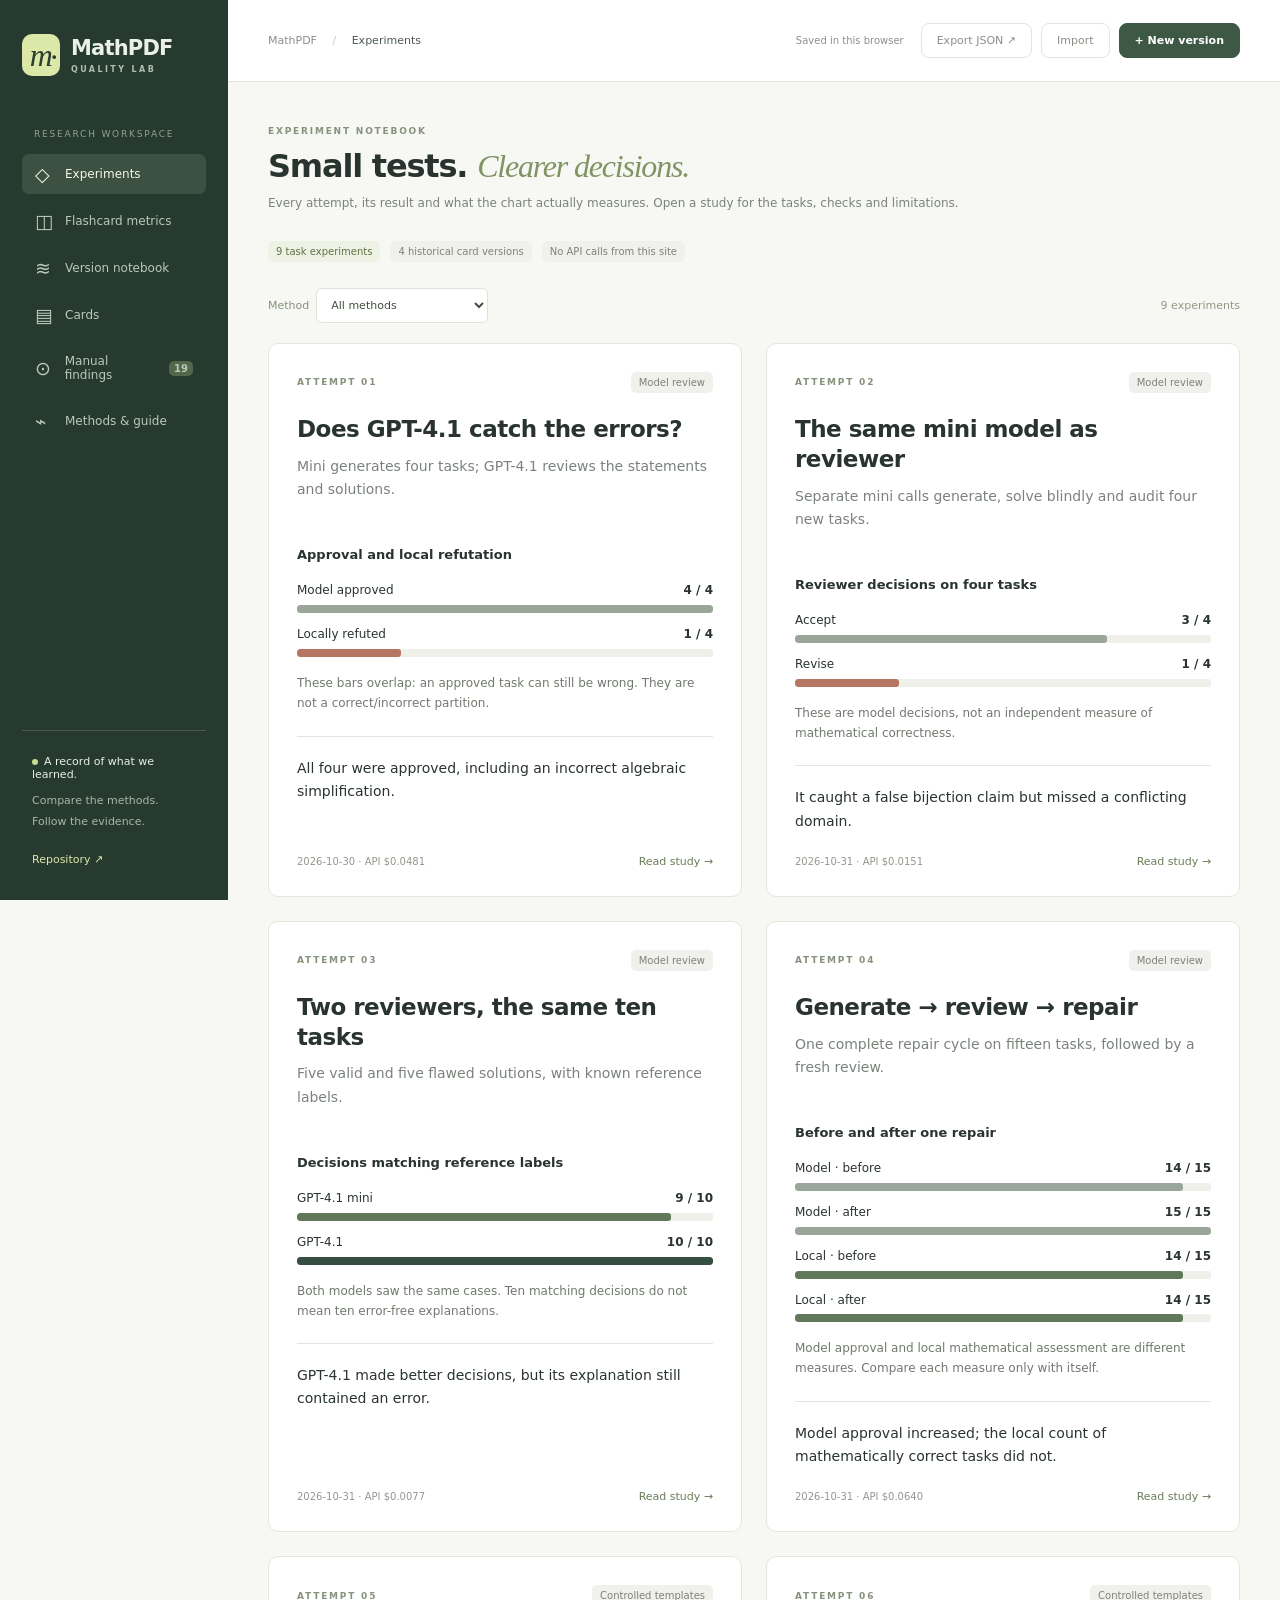
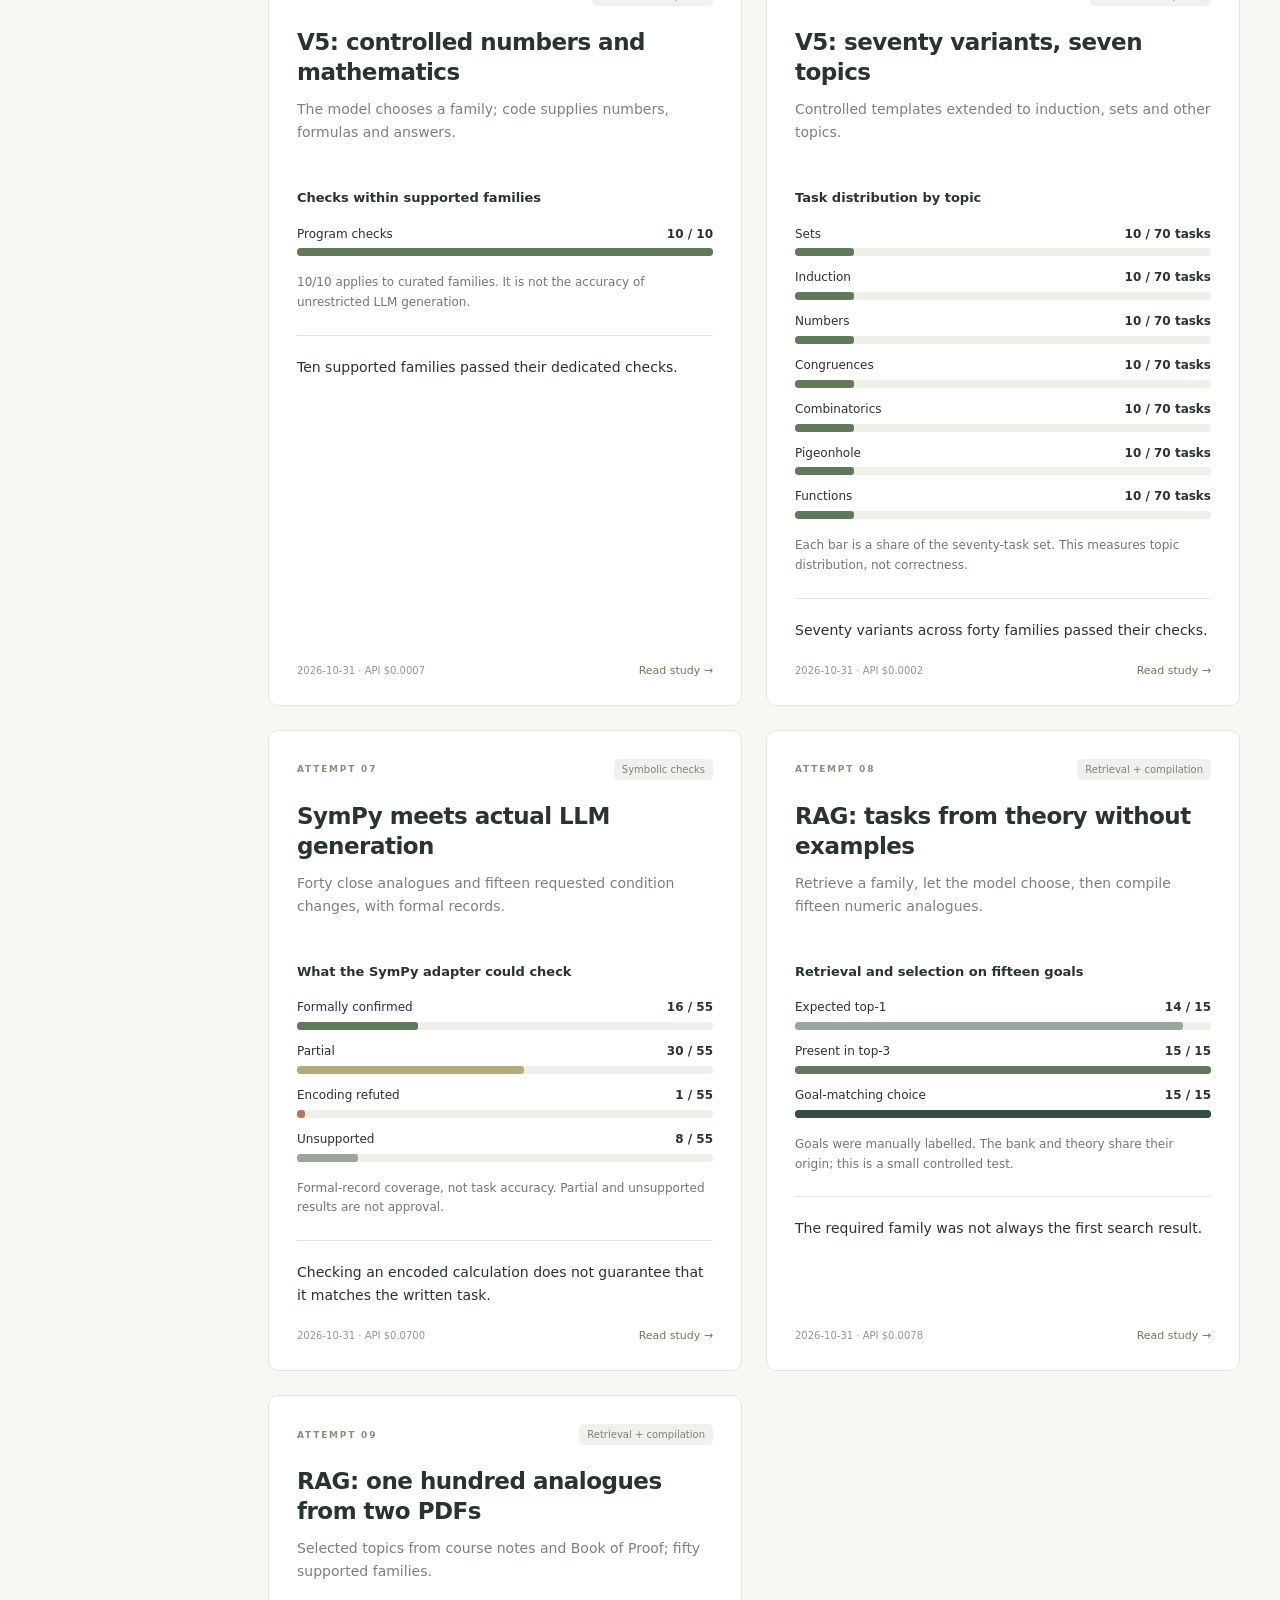
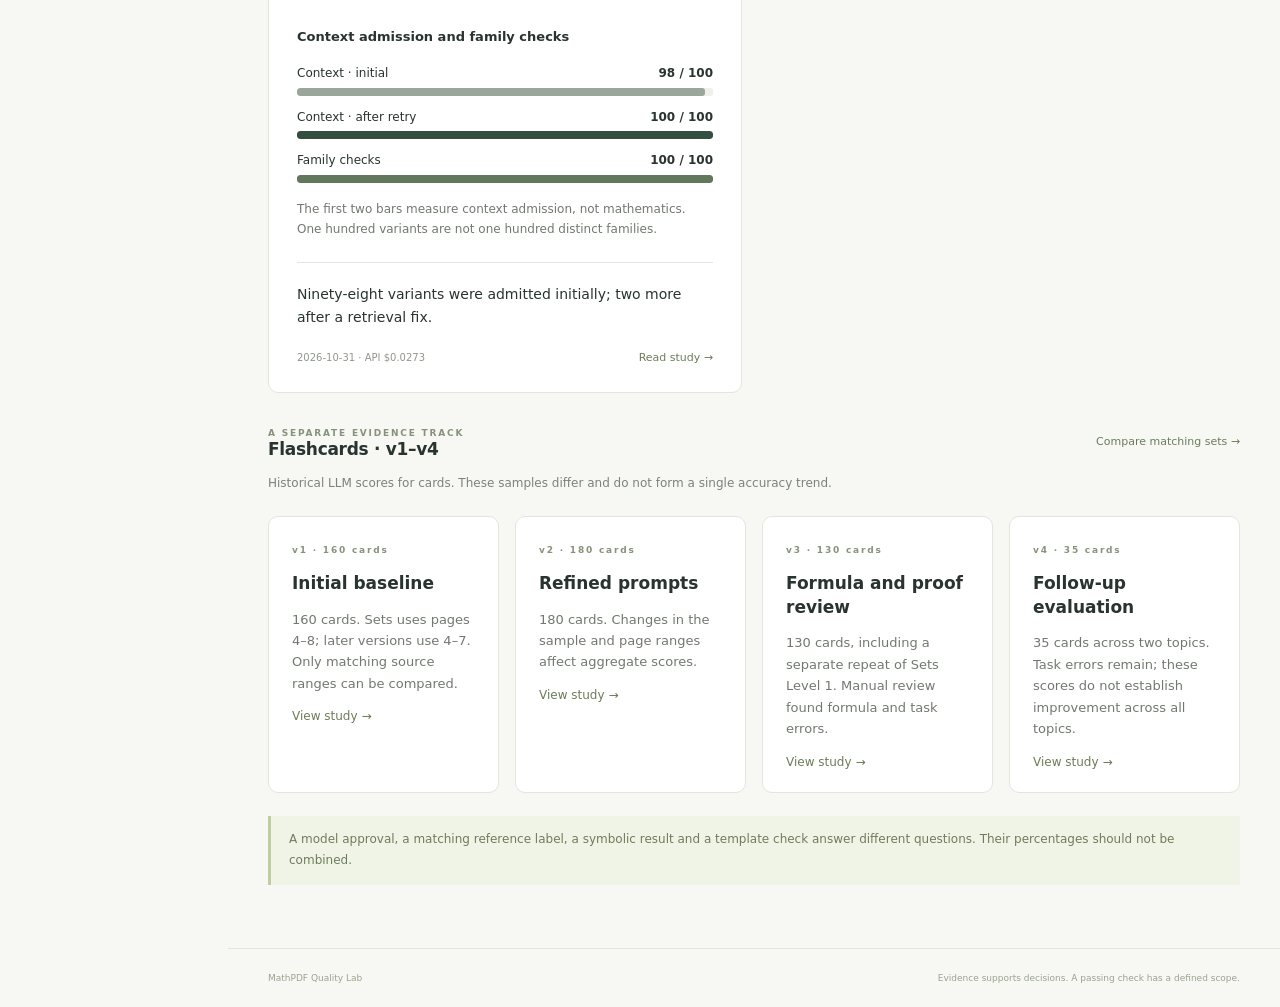
==== index.html @ 36179195 "Organize experiments into an English research hub and separate study pages" ====
<!doctype html>
<html lang="en">
<head>
<meta charset="utf-8"><meta name="viewport" content="width=device-width,initial-scale=1">
<meta name="description" content="MathPDF Quality Lab: experiments, evidence, prompt versions and mathematical validation.">
<title>MathPDF · Quality Lab</title>
<link rel="icon" href="favicon.svg" type="image/svg+xml">
<link rel="stylesheet" href="style.css?v=hub1">
<link rel="stylesheet" href="vendor/katex/katex.min.css">
<script src="vendor/katex/katex.min.js" defer></script>
<script src="vendor/math-renderer.js" defer></script>
<script src="data.js" defer></script>
<script src="experiments-catalog.js?v=hub1" defer></script>
<script src="history-english.js?v=hub1" defer></script>
<script src="research.js?v=hub1" defer></script>
<script src="workspace.js?v=hub1" defer></script>
<script src="app.js?v=hub1" defer></script>
</head><body>
<aside class="sidebar">
<a class="brand" href="#reviews"><span class="brand-mark">m<span>·</span></span><span>MathPDF<small>QUALITY LAB</small></span></a>
<div class="nav-label">RESEARCH WORKSPACE</div>
<nav aria-label="Sections">
<a href="#reviews" data-view="reviews"><span>◇</span> Experiments</a>
<a href="#overview" data-view="overview"><span>◫</span> Flashcard metrics</a>
<a href="#versions" data-view="versions"><span>≋</span> Version notebook</a>
<a href="#cards" data-view="cards"><span>▤</span> Cards</a>
<a href="#issues" data-view="issues"><span>⊙</span> Manual findings <b id="issue-count"></b></a>
<a href="#guide" data-view="guide"><span>⌁</span> Methods & guide</a>
</nav>
<div class="sidebar-bottom"><div class="live-dot"></div><strong>A record of what we learned.</strong><p>Compare the methods.<br>Follow the evidence.</p><a href="https://github.com/olexandratabakova/mathpdf-metrics" target="_blank" rel="noreferrer">Repository ↗</a></div>
</aside>
<div class="workspace"><header class="topbar"><span>MathPDF <span class="slash">/</span> <b id="breadcrumb">Experiments</b></span><div class="top-actions"><span class="storage-label" id="storage-label">Saved in this browser</span><button id="backup" class="quiet">Export JSON ↗</button><button id="import-backup" class="quiet">Import</button><button id="new-run" class="primary">+ New version</button></div></header>
<main id="main" tabindex="-1"></main><footer class="page-footer"><span>MathPDF Quality Lab</span><span>Evidence supports decisions. A passing check has a defined scope.</span></footer></div>
    <dialog id="version-dialog" aria-labelledby="version-title">
      <form id="version-form">
        <div class="modal-heading">
          <div>
            <span class="eyebrow">EXPERIMENT HISTORY</span>
            <h2 id="version-title">New version</h2>
          </div>
          <button type="button" class="icon" data-close aria-label="Close">
            ×
          </button>
        </div>
        <div class="form-body">
          <div class="two-col">
            <label
              >Version ID<input
                name="id"
                required
                maxlength="40"
                placeholder="v5" /></label
            ><label>Date<input name="date" type="date" required /></label>
          </div>
          <label
            >Short title<input
              name="title"
              required
              maxlength="160"
              placeholder="For example: more precise task statements" /></label
          ><label
            >Status<select name="status">
              <option value="draft">Draft</option>
              <option value="review">In review</option>
              <option value="accepted">Accepted</option>
            </select></label
          ><label
            >Changes, hypothesis and conclusions<textarea
              name="notes"
              rows="3"
              maxlength="12000"
              placeholder="Hypothesis, changes, conclusion…"
            ></textarea></label
          ><label
            >Prompt snapshot <span class="muted">optional</span
            ><textarea
              name="prompt"
              rows="5"
              maxlength="100000"
              placeholder="Paste the exact prompt for this version"
            ></textarea></label
          ><label
            >Evaluation results CSV <span class="muted">optional</span
            ><input name="csv" type="file" accept=".csv,text/csv"
          /></label>
          <div id="set-scopes"></div>
          <p class="hint">
            Attach cards_*.csv from the evaluator. A version without CSV adds no invented scores. Storage is local; export JSON to move or back up your data.
          </p>
          <p id="form-error" class="error" role="alert" hidden></p>
        </div>
        <div class="modal-footer">
          <button type="button" class="quiet" data-close>Cancel</button
          ><button class="primary" type="submit">Save version</button>
        </div>
      </form>
    </dialog>
    <dialog id="card-dialog" aria-labelledby="card-title">
      <div class="modal-heading">
        <h2 id="card-title">Card</h2>
        <button class="icon" data-close aria-label="Close card">×</button>
      </div>
      <div id="card-detail" class="form-body"></div>
    </dialog>
    <dialog id="issue-dialog" aria-labelledby="issue-title">
      <form id="issue-form">
        <div class="modal-heading">
          <h2 id="issue-title">New finding</h2>
          <button
            type="button"
            class="icon"
            data-close
            aria-label="Close finding"
          >
            ×
          </button>
        </div>
        <div class="form-body">
          <div class="two-col">
            <label>Version<select name="version"></select></label
            ><label
              >Severity<select name="severity">
                <option>Significant</option>
                <option>Critical</option>
                <option>Formatting</option>
              </select></label
            >
          </div>
          <label
            >Topic<input
              name="topic"
              required
              maxlength="200"
              placeholder="For example: functions, tasks"
          /></label>
          <div class="two-col">
            <label
              >Location<input
                name="location"
                required
                maxlength="200"
                placeholder="Task 3, PDF page 2" /></label
            ><label
              >Category<input
                name="category"
                required
                maxlength="100"
                placeholder="False premise"
            /></label>
          </div>
          <label
            >What went wrong<textarea
              name="description"
              required
              rows="3"
              maxlength="8000"
            ></textarea></label
          ><label
            >Evidence or counterexample<textarea
              name="evidence"
              rows="2"
              maxlength="8000"
            ></textarea></label
          ><label
            >Next step<input
              name="next"
              maxlength="2000"
              placeholder="What needs to be retested"
          /></label>
        </div>
        <div class="modal-footer">
          <button type="button" class="quiet" data-close>Cancel</button
          ><button class="primary" type="submit">Add finding</button>
        </div>
      </form>
    </dialog>
    <input
      id="backup-file"
      type="file"
      accept=".json,application/json"
      hidden
    />
    <div id="toast" role="status" hidden></div>
    <noscript>Enable JavaScript to open the dashboard.</noscript>
  </body>
</html>
---- style.css ----
:root {
  font-family:
    Inter,
    ui-sans-serif,
    system-ui,
    -apple-system,
    "Segoe UI",
    sans-serif;
  color: #29332f;
  background: #f7f8f4;
  font-size: 14px;
  --green: #3d5844;
  --muted: #7b827b;
  --border: #e3e6dd;
  --lime: #dce8a8;
  --red: #ae5c4c;
}
* {
  box-sizing: border-box;
}
body {
  margin: 0;
}
button,
input,
select,
textarea {
  font: inherit;
}
button,
a,
input,
select,
textarea {
  outline-offset: 4px;
}
button {
  cursor: pointer;
  border: 1px solid var(--border);
  background: #fff;
  border-radius: 8px;
  padding: 10px 15px;
  color: inherit;
}
button:hover {
  filter: brightness(0.97);
}
button:disabled {
  opacity: 0.5;
  cursor: wait;
}
a {
  color: inherit;
  text-decoration: none;
}
button.primary {
  background: var(--green);
  border-color: var(--green);
  color: white;
  font-weight: 550;
}
button.quiet {
  background: transparent;
}
button.icon {
  border: 0;
  background: transparent;
  font-size: 23px;
  padding: 2px 7px;
}
.sidebar {
  position: fixed;
  inset: 0 auto 0 0;
  width: 228px;
  background: #263a30;
  color: #eaf0e5;
  padding: 34px 22px;
  display: flex;
  flex-direction: column;
}
.brand {
  display: flex;
  align-items: center;
  gap: 11px;
  font-size: 21px;
  font-weight: 600;
  letter-spacing: -0.8px;
}
.brand-mark {
  width: 38px;
  height: 42px;
  background: var(--lime);
  border-radius: 10px;
  display: grid;
  place-content: center;
  color: #2a3e31;
  font: italic 32px Georgia;
  position: relative;
}
.brand-mark span {
  position: absolute;
  right: 3px;
  bottom: 0;
}
.brand small {
  display: block;
  font-size: 8px;
  letter-spacing: 2.4px;
  color: #b0beae;
  margin-top: 5px;
}
.nav-label {
  font-size: 9px;
  letter-spacing: 1.8px;
  color: #91a28f;
  margin: 53px 12px 15px;
}
.sidebar nav {
  display: grid;
  gap: 7px;
}
.sidebar nav a {
  padding: 12px 13px;
  display: flex;
  align-items: center;
  gap: 11px;
  font-size: 12px;
  color: #bac9b9;
  border-radius: 7px;
}
.sidebar nav a > span {
  font-size: 19px;
  line-height: 16px;
  width: 19px;
}
.sidebar nav a.active {
  background: #3d5142;
  color: #f4f7e9;
}
.sidebar nav b {
  background: #52674c;
  border-radius: 5px;
  padding: 2px 5px;
  font-size: 10px;
  margin-left: auto;
}
.sidebar-bottom {
  margin-top: auto;
  border-top: 1px solid #4a5a4a;
  padding: 24px 10px 0;
  font-size: 11px;
}
.sidebar-bottom strong {
  font-weight: 500;
}
.sidebar-bottom p {
  color: #a8b7a5;
  line-height: 1.9;
  margin: 10px 0 20px;
}
.sidebar-bottom a {
  color: #dce8a8;
  font-size: 11px;
}
.live-dot {
  display: inline-block;
  width: 6px;
  height: 6px;
  border-radius: 50%;
  background: #c8db93;
  margin-right: 6px;
}
.workspace {
  margin-left: 228px;
}
.topbar {
  height: 82px;
  background: #fff;
  border-bottom: 1px solid var(--border);
  padding: 0 40px;
  display: flex;
  align-items: center;
  justify-content: space-between;
  gap: 20px;
  font-size: 11px;
  color: #8a9086;
}
.topbar b {
  color: #4c594e;
  font-weight: 500;
}
.slash {
  margin: 0 12px;
  color: #c6cbc0;
}
.top-actions {
  display: flex;
  align-items: center;
  gap: 9px;
}
.top-actions button {
  font-size: 11px;
}
.storage-label {
  margin-right: 8px;
  font-size: 10px;
}
main {
  max-width: 1440px;
  margin: auto;
  padding: 39px 40px 20px;
  min-height: calc(100vh - 140px);
}
.eyebrow {
  font-size: 9px;
  letter-spacing: 1.8px;
  font-weight: 650;
  color: #87927c;
}
.heading {
  display: flex;
  align-items: flex-end;
  justify-content: space-between;
  gap: 22px;
  margin-bottom: 27px;
}
h1 {
  font-size: 32px;
  letter-spacing: -1.2px;
  font-weight: 550;
  margin: 10px 0 9px;
}
h1 em {
  font-family: Georgia, serif;
  font-weight: 400;
  color: #809362;
}
h2 {
  font-size: 17px;
  font-weight: 550;
  letter-spacing: -0.3px;
  margin: 0;
}
h3 {
  font-size: 13px;
  font-weight: 600;
  margin: 0;
}
p {
  line-height: 1.65;
}
.subline {
  color: var(--muted);
  font-size: 12px;
  margin: 0;
}
.tag {
  display: inline-flex;
  align-items: center;
  gap: 6px;
  border-radius: 5px;
  background: #edf2e4;
  color: #627144;
  padding: 5px 8px;
  font-size: 10px;
  white-space: nowrap;
}
.tag.warn {
  background: #f8eee0;
  color: #9a7341;
}
.tag.red {
  background: #faece6;
  color: #a15b48;
}
.tag.neutral {
  background: #f0f1ed;
  color: #7d8276;
}
.summary-grid {
  display: grid;
  grid-template-columns: repeat(4, 1fr);
  gap: 15px;
  margin: 22px 0;
}
.summary-card {
  background: white;
  border: 1px solid var(--border);
  border-radius: 10px;
  padding: 21px 22px;
  min-width: 0;
}
.summary-card .label {
  color: #778171;
  font-size: 11px;
}
.summary-card .number {
  display: block;
  font-size: 30px;
  letter-spacing: -1.2px;
  margin: 11px 0 7px;
  font-weight: 550;
}
.summary-card .foot {
  color: #93998d;
  font-size: 10px;
}
.summary-card .number small {
  font-size: 14px;
  color: #a3ab97;
  letter-spacing: 0;
  margin-left: 5px;
}
.summary-card.accent {
  background: #eef3e1;
  border-color: #dce5c7;
}
.panel {
  background: #fff;
  border: 1px solid var(--border);
  border-radius: 10px;
  overflow: hidden;
}
.panel-heading {
  display: flex;
  align-items: center;
  justify-content: space-between;
  gap: 18px;
  padding: 23px 24px 0;
}
.panel-heading p {
  font-size: 11px;
  color: #93998d;
  margin: 7px 0 0;
}
.panel-body {
  padding: 22px 24px;
}
.comparison-controls {
  display: flex;
  align-items: center;
  gap: 8px;
}
.comparison-controls select {
  max-width: 110px;
}
.small-label {
  font-size: 10px;
  color: #92988e;
}
select,
input,
textarea {
  border: 1px solid #dfe4d8;
  background: #fff;
  border-radius: 6px;
  padding: 9px 10px;
  color: #43513f;
  min-width: 0;
}
select {
  font-size: 11px;
}
textarea {
  resize: vertical;
  line-height: 1.5;
}
input[type="search"] {
  min-width: 200px;
}
.split {
  display: grid;
  grid-template-columns: minmax(0, 1.7fr) minmax(260px, 1fr);
  gap: 20px;
  margin: 21px 0;
}
.metric-bar {
  margin: 0 0 21px;
}
.bar-heading {
  display: flex;
  justify-content: space-between;
  font-size: 11px;
  margin-bottom: 8px;
}
.bar-heading .diff {
  font-size: 10px;
}
.good {
  color: #52784b;
}
.bad {
  color: #b46b54;
}
.neutral {
  color: #8a9182;
}
.bar-pair {
  display: grid;
  gap: 4px;
}
.track {
  height: 7px;
  background: #f2f4ee;
  border-radius: 3px;
  overflow: hidden;
}
.fill {
  height: 100%;
  background: #c6cfb4;
  border-radius: 3px;
}
.fill.current {
  background: #6e885b;
}
.legend {
  display: flex;
  gap: 18px;
  font-size: 10px;
  color: #89917e;
  margin-bottom: 24px;
}
.legend span:before {
  content: "";
  display: inline-block;
  width: 8px;
  height: 8px;
  border-radius: 2px;
  background: #c6cfb4;
  margin-right: 6px;
}
.legend span:last-child:before {
  background: #6e885b;
}
.note {
  font-size: 11px;
  color: #7d8574;
  background: #f5f7f0;
  border: 1px solid #e7ebdf;
  border-radius: 7px;
  padding: 12px 14px;
  line-height: 1.75;
}
.compare-foot {
  margin-top: 8px;
}
.empty {
  padding: 38px;
  text-align: center;
  font-size: 12px;
  color: var(--muted);
  line-height: 1.8;
}
.focus-card {
  margin: 0 0 15px;
  padding-bottom: 15px;
  border-bottom: 1px solid #edf0e6;
}
.focus-card:last-child {
  border-bottom: 0;
  margin: 0;
  padding: 0;
}
.focus-card h3 {
  font-size: 12px;
  margin: 8px 0;
}
.focus-card p {
  color: #87907e;
  font-size: 11px;
  margin: 0;
}
.mini-arrow {
  font-size: 14px;
  color: #799367;
}
.section-head {
  display: flex;
  align-items: center;
  justify-content: space-between;
  margin: 30px 0 15px;
}
.text-button {
  border: 0;
  background: none;
  color: #6b7c59;
  padding: 0;
  font-size: 11px;
}
.table-scroll {
  overflow: auto;
}
table {
  border-collapse: collapse;
  width: 100%;
  text-align: left;
  font-size: 11px;
}
th {
  font-size: 9px;
  color: #929986;
  font-weight: 500;
  letter-spacing: 0.5px;
  background: #fafbf8;
  white-space: nowrap;
}
td,
th {
  padding: 16px 20px;
  border-bottom: 1px solid #edf0e7;
}
td {
  white-space: nowrap;
}
td.wrap {
  white-space: normal;
  min-width: 180px;
  line-height: 1.6;
}
tr:last-child td {
  border-bottom: 0;
}
.table-title {
  font-size: 11px;
  font-weight: 600;
}
.cell-meta {
  font-size: 10px;
  color: #99a08f;
  display: block;
  margin-top: 5px;
}
.version-dot {
  width: 9px;
  height: 9px;
  display: inline-block;
  border-radius: 3px;
  background: #899f6c;
  margin-right: 8px;
}
.version-dot.v1 {
  background: #c8cbbb;
}
.version-dot.v2 {
  background: #a1af86;
}
.version-dot.v3 {
  background: #b2bd9a;
}
.version-dot.v4 {
  background: #5e7c4f;
}
.filters {
  display: flex;
  align-items: center;
  gap: 12px;
  flex-wrap: wrap;
  margin: 20px 0;
}
.filters label {
  display: flex;
  align-items: center;
  gap: 7px;
  font-size: 11px;
  color: #87917c;
}
.count {
  font-size: 11px;
  color: #8f9883;
  margin-left: auto;
}
.page-footer {
  display: flex;
  gap: 20px;
  justify-content: space-between;
  font-size: 9px;
  color: #9aa28e;
  padding: 24px 40px;
  border-top: 1px solid var(--border);
  margin-top: 20px;
}
.version-list {
  display: grid;
  gap: 16px;
}
.version-entry {
  display: grid;
  grid-template-columns: 80px minmax(0, 1fr) 170px;
  gap: 20px;
  align-items: start;
  padding: 25px;
}
.version-id {
  font: italic 32px Georgia;
  color: #718459;
  background: #f0f4e7;
  border-radius: 10px;
  padding: 18px 12px;
  text-align: center;
}
.version-entry h2 {
  margin: 3px 0 10px;
}
.version-entry p {
  font-size: 12px;
  color: #7e8874;
  margin: 8px 0;
}
.version-entry .stats {
  display: flex;
  gap: 20px;
  font-size: 10px;
  color: #8c9581;
  margin-top: 15px;
}
.version-entry .actions {
  text-align: right;
  display: grid;
  gap: 12px;
  justify-items: end;
}
.version-entry details {
  font-size: 11px;
  margin-top: 15px;
}
.version-entry pre {
  white-space: pre-wrap;
  word-break: break-word;
  max-height: 250px;
  overflow: auto;
  font-size: 11px;
  padding: 14px;
  background: #f6f8f1;
}
.issue-card {
  padding: 22px 24px;
  margin-bottom: 14px;
}
.issue-top {
  display: flex;
  align-items: center;
  gap: 8px;
  flex-wrap: wrap;
}
.issue-card h2 {
  font-size: 15px;
  margin: 14px 0 9px;
}
.issue-card p {
  font-size: 12px;
  margin: 8px 0;
  color: #6f7c64;
}
.issue-card details {
  font-size: 11px;
  color: #7f8b70;
  margin-top: 13px;
  line-height: 1.8;
}
.issue-card select {
  margin-left: auto;
}
.card-front {
  max-width: 400px;
  white-space: normal;
  line-height: 1.6;
}
.progress-mini {
  display: inline-block;
  width: 55px;
  height: 4px;
  border-radius: 2px;
  background: #edf1e5;
  margin-right: 7px;
  vertical-align: middle;
  overflow: hidden;
}
.progress-mini i {
  display: block;
  height: 100%;
  background: #82976b;
}
.guide-grid {
  display: grid;
  grid-template-columns: repeat(2, 1fr);
  gap: 18px;
}
.guide-grid article {
  padding: 25px;
}
.guide-grid p,
.guide-grid li {
  font-size: 12px;
  color: #7b866f;
  line-height: 1.9;
}
.guide-grid h2 {
  margin-bottom: 12px;
}
.guide-grid ol {
  padding-left: 20px;
}
.glossary-row {
  display: grid;
  grid-template-columns: 170px 1fr;
  padding: 16px 24px;
  border-top: 1px solid var(--border);
  gap: 15px;
  font-size: 12px;
  line-height: 1.7;
}
.glossary-row span {
  color: #7f8974;
}
.metric-cell {
  font-variant-numeric: tabular-nums;
}
dialog {
  border: 1px solid var(--border);
  border-radius: 14px;
  color: inherit;
  max-height: 90dvh;
  width: min(620px, calc(100vw - 24px));
  padding: 0;
  box-shadow: 0 25px 100px #20342724;
}
dialog::backdrop {
  background: #253b304f;
  backdrop-filter: blur(3px);
}
.modal-heading {
  padding: 24px;
  display: flex;
  align-items: center;
  justify-content: space-between;
  border-bottom: 1px solid var(--border);
}
.modal-heading h2 {
  margin-top: 5px;
}
.form-body {
  padding: 22px 24px;
  display: grid;
  gap: 15px;
  max-height: 65dvh;
  overflow: auto;
}
label {
  display: grid;
  gap: 7px;
  font-size: 12px;
}
.two-col {
  display: grid;
  grid-template-columns: 1fr 1fr;
  gap: 14px;
}
.modal-footer {
  display: flex;
  justify-content: flex-end;
  gap: 9px;
  padding: 18px 24px;
  border-top: 1px solid var(--border);
}
.hint {
  font-size: 11px;
  color: #89917e;
  margin: 0;
}
.muted {
  color: #9ca58f;
  font-size: 10px;
}
.error {
  color: #a45543;
  font-size: 12px;
}
.detail-block {
  font-size: 12px;
  white-space: pre-wrap;
  overflow-wrap: anywhere;
  line-height: 1.8;
}
#toast {
  position: fixed;
  bottom: 25px;
  left: 50%;
  transform: translateX(-50%);
  padding: 13px 20px;
  background: #2d4536;
  color: #fff;
  border-radius: 9px;
  box-shadow: 0 5px 30px #263a3020;
  font-size: 12px;
  max-width: 90vw;
  z-index: 5;
}
[hidden] {
  display: none !important;
}
.pagination {
  display: flex;
  gap: 12px;
  align-items: center;
  justify-content: center;
  padding: 18px;
  font-size: 11px;
}
.pagination button {
  font-size: 11px;
}
.quality-pill {
  font-size: 10px;
  color: #6b7e53;
  background: #eff4e8;
  border-radius: 5px;
  padding: 4px 7px;
}
.seed-warning {
  font-size: 10px;
  color: #9b7747;
}
.callout {
  border-left: 3px solid #c0ce9b;
  padding: 13px 18px;
  background: #f0f4e7;
  margin: 23px 0;
  font-size: 12px;
  line-height: 1.8;
  color: #6f7c5b;
}
.add-issue {
  margin-left: auto;
}
@media (min-width: 1500px) {
  main {
    padding-top: 48px;
  }
  .summary-card {
    padding: 25px;
  }
  .topbar {
    padding-inline: 50px;
  }
}
@media (max-width: 1100px) {
  .sidebar {
    width: 190px;
    padding-inline: 16px;
  }
  .workspace {
    margin-left: 190px;
  }
  .topbar {
    padding-inline: 25px;
  }
  .storage-label {
    display: none;
  }
  main {
    padding: 30px 25px;
  }
  .split {
    grid-template-columns: 1.4fr 1fr;
  }
  .summary-card {
    padding: 17px;
  }
  .page-footer {
    padding-inline: 25px;
  }
}
@media (max-width: 800px) {
  .sidebar {
    position: relative;
    width: auto;
    padding: 18px 20px;
    display: block;
  }
  .brand {
    font-size: 18px;
  }
  .nav-label,
  .sidebar-bottom {
    display: none;
  }
  .sidebar nav {
    display: flex;
    gap: 5px;
    margin-top: 20px;
    overflow: auto;
  }
  .sidebar nav a {
    flex-shrink: 0;
    padding: 9px;
    font-size: 11px;
  }
  .sidebar nav a > span {
    display: none;
  }
  .workspace {
    margin-left: 0;
  }
  .topbar {
    height: auto;
    min-height: 65px;
    flex-wrap: wrap;
    padding: 15px 20px;
    gap: 12px;
  }
  .top-actions {
    margin-left: auto;
  }
  .topbar > span {
    font-size: 10px;
  }
  .top-actions button {
    padding: 8px 10px;
  }
  .heading {
    align-items: flex-start;
  }
  h1 {
    font-size: 28px;
  }
  main {
    padding: 27px 20px;
  }
  .summary-grid {
    grid-template-columns: repeat(2, 1fr);
    gap: 12px;
  }
  .split {
    grid-template-columns: 1fr;
  }
  .guide-grid {
    grid-template-columns: 1fr;
  }
  .page-footer {
    padding: 20px;
    flex-direction: column;
    gap: 8px;
  }
  .version-entry {
    grid-template-columns: 55px 1fr;
    padding: 20px;
    gap: 15px;
  }
  .version-entry .actions {
    grid-column: 2;
    display: flex;
    align-items: center;
    justify-content: space-between;
  }
  .version-id {
    font-size: 24px;
    padding: 14px 6px;
  }
  .version-entry .stats {
    flex-wrap: wrap;
    gap: 12px;
  }
  .glossary-row {
    grid-template-columns: 1fr;
    gap: 4px;
  }
  .panel-heading {
    padding: 20px 18px 0;
    align-items: flex-start;
  }
  .panel-body {
    padding: 20px 18px;
  }
  .comparison-controls {
    gap: 5px;
  }
  .comparison-controls select {
    max-width: 74px;
  }
  .filters input[type="search"] {
    width: 100%;
    min-width: 0;
  }
  .heading > .tag {
    display: none;
  }
  .two-col {
    grid-template-columns: 1fr 1fr;
  }
  .count {
    margin-left: 0;
  }
  .issue-card select {
    margin-left: 0;
  }
  .issue-card {
    padding: 20px 18px;
  }
}

.more-metrics {
  font-size: 11px;
  color: #7c8870;
  margin: 0 0 20px;
}
.more-metrics summary {
  cursor: pointer;
  margin-bottom: 15px;
}
.more-metrics .bar-heading {
  padding: 8px 0;
}
.experiment-intro {
  padding: 25px;
  display: flex;
  justify-content: space-between;
  gap: 30px;
  margin-bottom: 20px;
}
.experiment-intro h2 {
  font-size: 22px;
  margin: 12px 0;
}
.experiment-intro p {
  font-size: 12px;
  color: #77846d;
  max-width: 700px;
}
.experiment-flow {
  display: flex;
  align-items: center;
  gap: 15px;
  margin-top: 20px;
  flex-wrap: wrap;
}
.experiment-flow > span {
  background: #f0f4e7;
  padding: 12px 16px;
  border-radius: 8px;
  font-size: 12px;
}
.experiment-flow small {
  display: block;
  color: #8c987d;
  margin-top: 3px;
}
.experiment-flow b {
  font-weight: 400;
  color: #879a73;
}
.experiment-cost {
  display: flex;
  flex-direction: column;
  align-items: flex-end;
  gap: 10px;
  min-width: 160px;
}
.experiment-cost strong {
  font-size: 29px;
  letter-spacing: -1px;
}
.experiment-cost span,
.experiment-cost a {
  font-size: 10px;
  color: #879477;
}
.experiment-problem {
  padding: 25px;
  margin-bottom: 20px;
}
.experiment-problem-heading {
  display: flex;
  align-items: center;
  justify-content: space-between;
  gap: 15px;
  margin-bottom: 15px;
}
.experiment-problem > h2 {
  margin-bottom: 22px;
  line-height: 1.5;
}
.report-math {
  line-height: 1.8;
  font-size: 13px;
  overflow-wrap: anywhere;
}
.report-math .text-block,
.review-prose .text-block {
  white-space: pre-wrap;
  margin-bottom: 12px;
}
.report-math .math-block {
  margin: 16px 0;
}
.report-math .math-output {
  overflow-x: auto;
  padding-block: 7px;
}
.report-math .katex-display {
  text-align: left;
}
.report-math .citation {
  font-size: 10px;
  color: #8c987d;
  margin-block: 5px;
}
.report-math .raw-formula {
  font: 12px monospace;
  white-space: pre-wrap;
}
.review-result {
  border-top: 1px solid var(--border);
  padding-top: 19px;
  margin-top: 22px;
}
.review-result h3 {
  margin-bottom: 12px;
}
.review-prose {
  font-size: 12px;
  line-height: 1.9;
  overflow-wrap: anywhere;
  margin-top: 12px;
}
.review-prose .math-block,
.review-prose .katex-display {
  overflow-x: auto;
}
.review-result details,
.original-solution,
.provenance {
  font-size: 12px;
  color: #718263;
  margin-top: 16px;
}
.review-result summary,
.original-solution summary,
.provenance summary {
  cursor: pointer;
}
.original-solution {
  padding-top: 18px;
  border-top: 1px solid var(--border);
}
.original-solution .report-math {
  margin-top: 20px;
  color: #29332f;
}
.review-checks {
  display: flex;
  gap: 8px;
  flex-wrap: wrap;
}
.review-checks span {
  padding: 5px 8px;
  background: #f2f5ed;
  border-radius: 5px;
  font-size: 10px;
}
.review-issues {
  font-size: 12px;
  line-height: 1.85;
  color: #876955;
  padding-left: 20px;
}
.provenance {
  line-height: 1.8;
}
.provenance code {
  overflow-wrap: anywhere;
  font-size: 10px;
}
@media (max-width: 800px) {
  .experiment-intro {
    flex-direction: column;
    padding: 20px;
    gap: 18px;
  }
  .experiment-cost {
    align-items: flex-start;
  }
  .experiment-problem {
    padding: 20px 16px;
  }
  .experiment-flow {
    gap: 8px;
  }
  .experiment-flow > span {
    padding: 10px;
    font-size: 11px;
  }
  .review-checks {
    gap: 6px;
  }
}

.manual-finding {
  padding: 18px;
  background: #fdf1eb;
  border: 1px solid #edd6c8;
  border-radius: 8px;
  margin-top: 20px;
}
.manual-finding .review-prose {
  color: #845844;
}
/* Research catalogue and focused study pages. */
.research-intro{display:flex;align-items:center;flex-wrap:wrap;gap:10px;margin:0 0 26px}
.experiment-grid{display:grid;grid-template-columns:repeat(2,minmax(0,1fr));gap:24px}
.experiment-card{padding:28px;display:flex;flex-direction:column;min-width:0}
.experiment-meta,.experiment-footer{display:flex;justify-content:space-between;align-items:center;gap:12px;flex-wrap:wrap}
.experiment-card h2{font-size:23px;line-height:1.3;margin:22px 0 10px;letter-spacing:-.5px}
.experiment-card h2 a{color:inherit;text-decoration:none}
.experiment-card h2 a:hover{text-decoration:underline;text-underline-offset:5px}
.experiment-description{color:var(--muted,#7b827b);line-height:1.65;margin:0 0 22px}
.experiment-chart{margin:0;padding:22px 0}
.experiment-chart figcaption{font-size:13px;font-weight:650;line-height:1.5;margin-bottom:18px}
.chart-bars{display:grid;gap:13px}
.chart-label{display:flex;justify-content:space-between;align-items:baseline;gap:12px;font-size:12px;line-height:1.4;margin-bottom:6px}
.chart-label strong{white-space:nowrap;font-variant-numeric:tabular-nums;font-size:12px}
.chart-track{height:8px;background:#eef0e9;border-radius:3px;overflow:hidden}
.chart-fill{height:100%;background:#61795a;border-radius:3px}
.tone-muted{background:#9ba69a}.tone-clay{background:#b77661}.tone-ink{background:#344e42}.tone-sand{background:#b8aa76}
.chart-caption{font-size:12px;color:#71796f;line-height:1.65;margin:17px 0 0}
.experiment-finding{font-size:14px;line-height:1.65;border-top:1px solid #e3e6dd;padding-top:20px;margin:0 0 22px}
.experiment-footer{margin-top:auto}
.experiment-footer .text-button{white-space:nowrap}
.history-grid{display:grid;grid-template-columns:repeat(4,minmax(0,1fr));gap:16px;margin:22px 0}
.history-tile{display:block;padding:23px;text-decoration:none;color:inherit}
.history-tile:hover{border-color:#9aab8e}
.history-tile h3{font-size:17px;margin:16px 0 10px;line-height:1.4}
.history-tile p{font-size:13px;color:#71796f;line-height:1.65}
.history-tile .text-button{font-size:12px}
.back-link{display:inline-block;margin-bottom:25px}
.study-lead{display:grid;grid-template-columns:1.25fr 1fr;gap:24px;margin-bottom:24px}
.study-section{padding:28px;margin-bottom:24px;min-width:0}
.study-lead .study-section{margin-bottom:0}
.study-section .experiment-chart{padding:0}
.study-section h2{line-height:1.45}
.study-section h3{font-size:15px;margin:25px 0 8px}
.study-section p{font-size:14px;line-height:1.8;color:#657060}
.algorithm-list{padding-left:23px;display:grid;grid-template-columns:1fr 1fr;gap:20px 38px;margin-top:25px}
.algorithm-list li{padding-left:5px;font-size:14px}
.algorithm-list p{margin:7px 0 0}
.task-evidence{border:1px solid #e3e6dd;border-radius:9px;background:white;margin:12px 0;min-width:0;overflow:hidden}
.task-evidence>summary{padding:19px 22px;cursor:pointer;font-size:14px;font-weight:550;line-height:1.6;overflow-wrap:anywhere}
.task-evidence>summary .tag{margin:0 8px 0 0}
.task-evidence>summary .cell-meta{margin-left:38px}
.task-body{padding:4px 24px 26px;overflow-wrap:anywhere;border-top:1px solid #eef0e9}
.task-body h4{font-size:12px;text-transform:uppercase;letter-spacing:.08em;color:#7b827b;margin:25px 0 12px}
.task-body p,.task-body li{line-height:1.8;font-size:14px}
.task-body pre{white-space:pre-wrap;overflow-wrap:anywhere;font-size:12px;max-width:100%}
.before-after{display:grid;grid-template-columns:1fr 1fr;gap:26px}
.before-after section{min-width:0}
.report-math{min-width:0;max-width:100%}
.report-math .katex-display{overflow-x:auto;overflow-y:hidden;padding:6px 0}
.guide-grid .panel{min-width:0;overflow-wrap:anywhere}
@media(min-width:1500px){.experiment-grid{grid-template-columns:repeat(3,minmax(0,1fr))}}
@media(max-width:1100px){.history-grid{grid-template-columns:repeat(2,minmax(0,1fr))}.study-lead{grid-template-columns:1fr}}
@media(max-width:760px){.experiment-grid,.before-after,.algorithm-list{grid-template-columns:1fr}.experiment-card,.study-section{padding:22px}.experiment-card h2{font-size:22px}.chart-label{font-size:11px}.history-grid{grid-template-columns:1fr 1fr}.history-tile{padding:17px}.experiment-meta .tag{font-size:10px}.task-body{padding:3px 16px 20px}.task-evidence>summary{padding:16px}.study-lead{gap:16px}}
@media(max-width:380px){.history-grid{grid-template-columns:1fr}.chart-label{gap:6px}.research-intro .tag{font-size:10px}.experiment-card{padding:18px}}
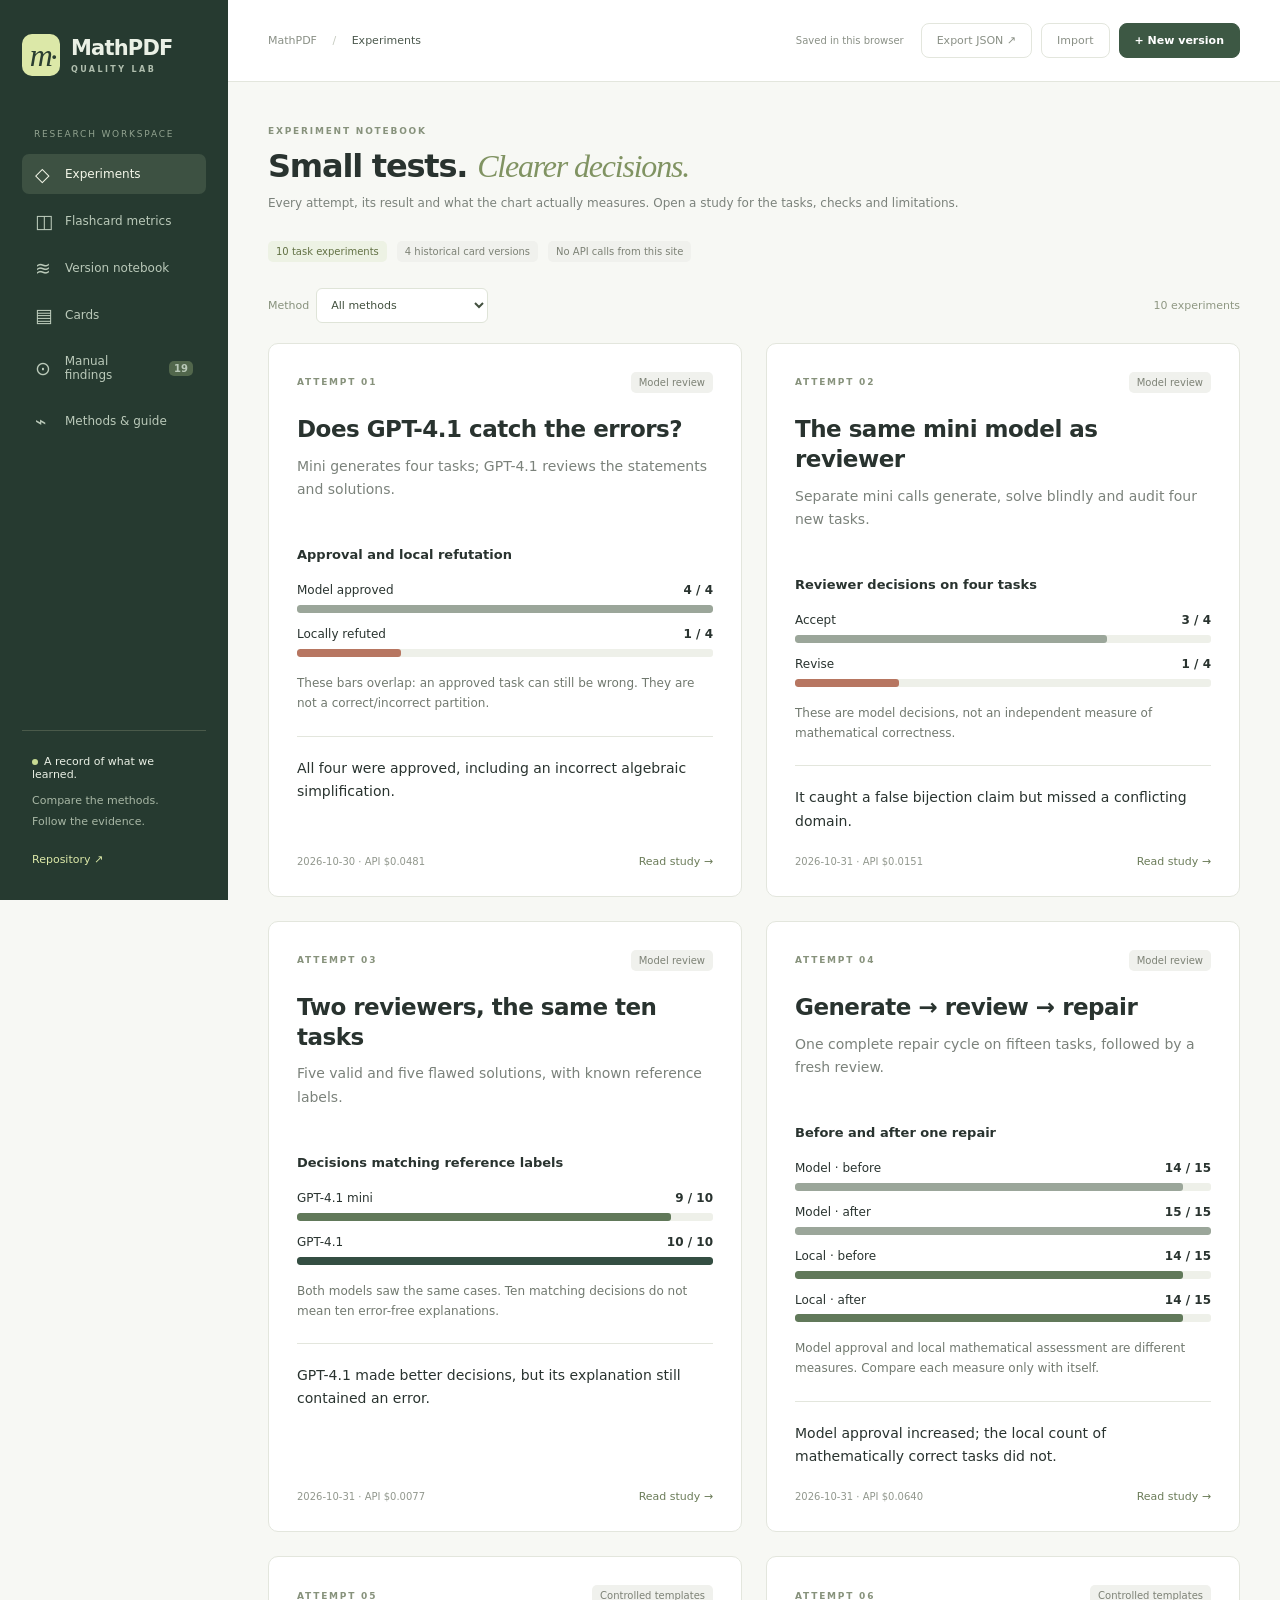
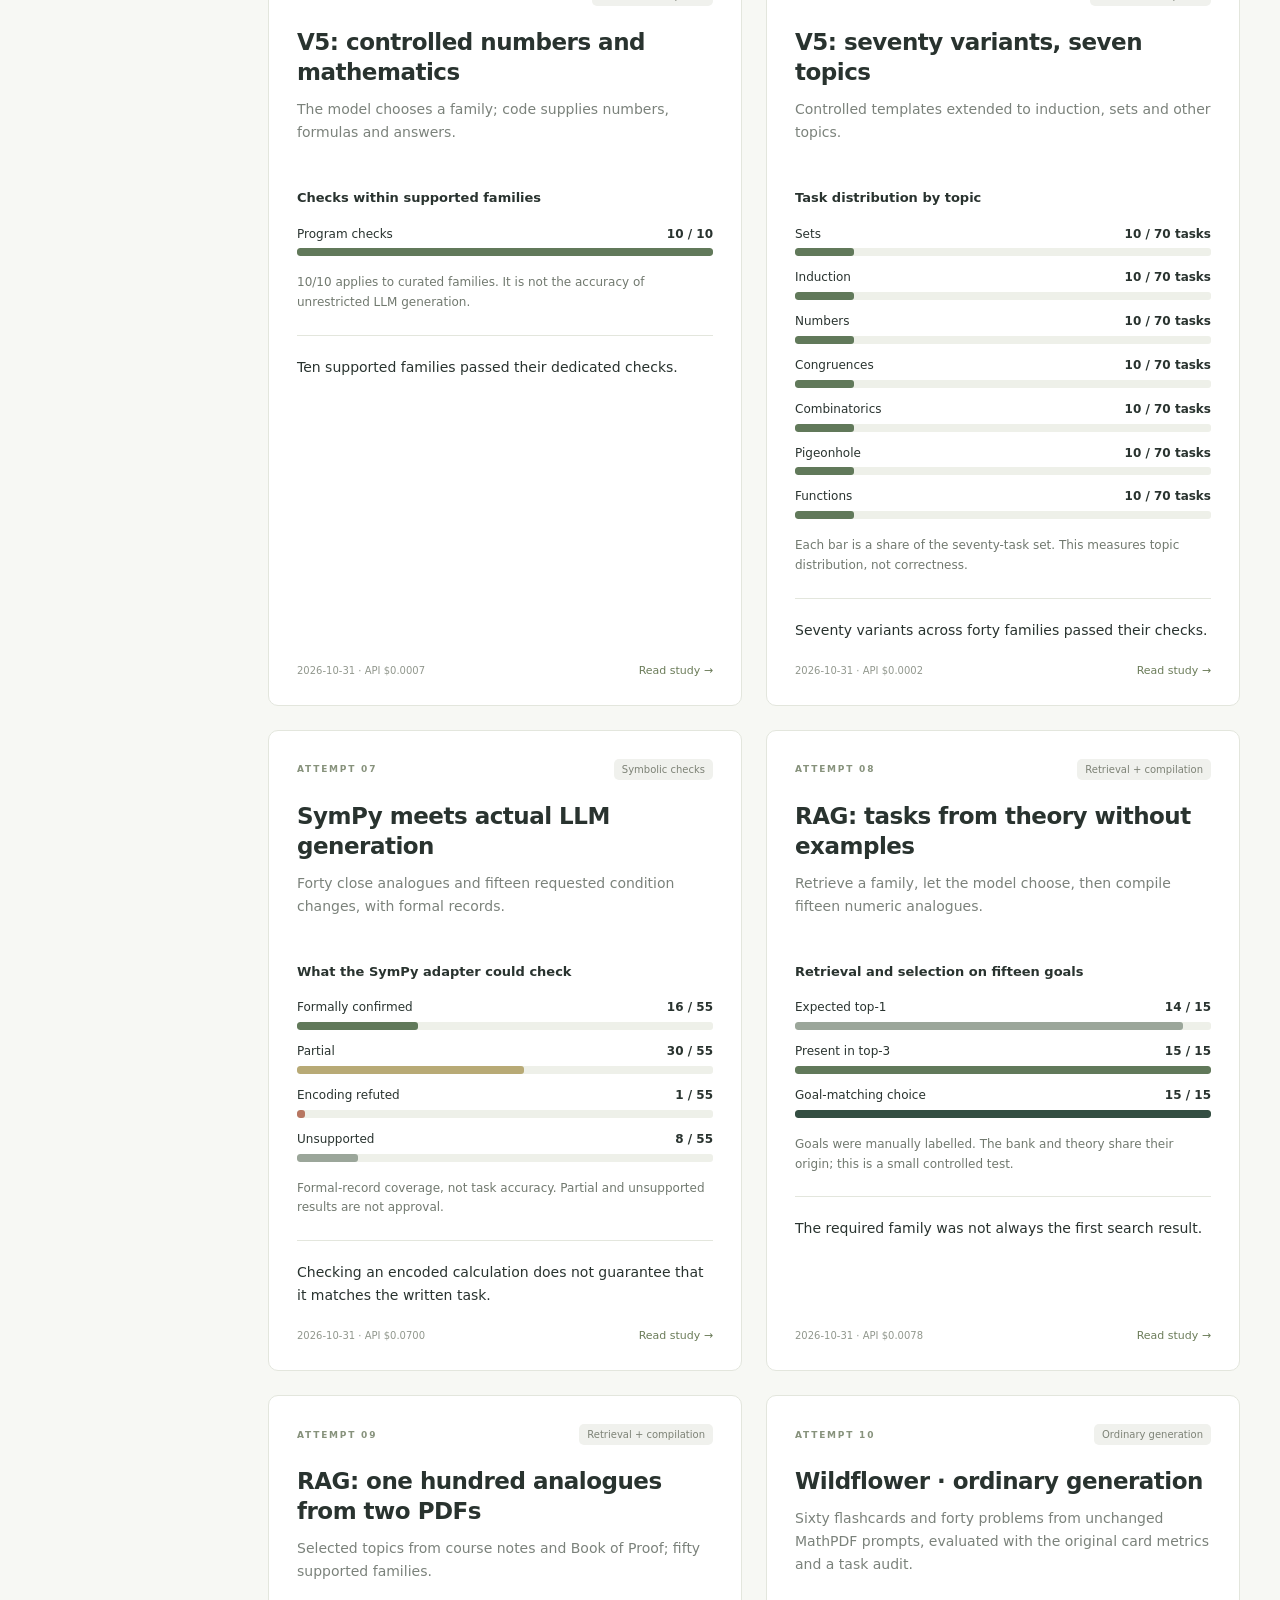
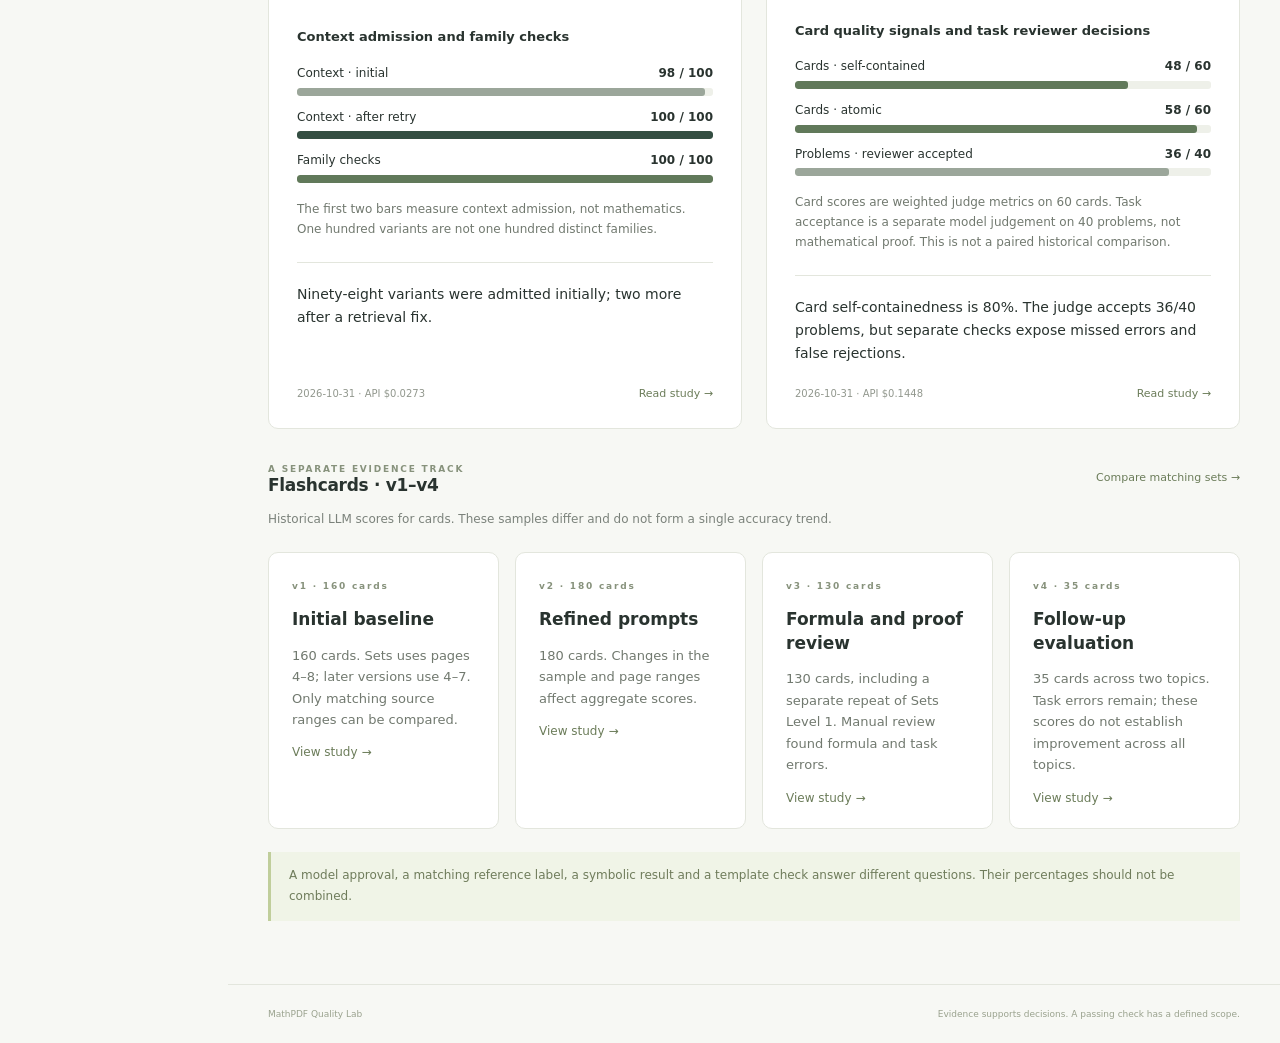
==== commit ac6f438c: "Add Wildflower baseline with sixty cards, forty problems and original quality metrics" ====
--- a/index.html
+++ b/index.html
@@ -5,16 +5,16 @@
 <meta name="description" content="MathPDF Quality Lab: experiments, evidence, prompt versions and mathematical validation.">
 <title>MathPDF · Quality Lab</title>
 <link rel="icon" href="favicon.svg" type="image/svg+xml">
-<link rel="stylesheet" href="style.css?v=hub1">
+<link rel="stylesheet" href="style.css?v=wildflower1">
 <link rel="stylesheet" href="vendor/katex/katex.min.css">
 <script src="vendor/katex/katex.min.js" defer></script>
 <script src="vendor/math-renderer.js" defer></script>
 <script src="data.js" defer></script>
-<script src="experiments-catalog.js?v=hub1" defer></script>
-<script src="history-english.js?v=hub1" defer></script>
-<script src="research.js?v=hub1" defer></script>
-<script src="workspace.js?v=hub1" defer></script>
-<script src="app.js?v=hub1" defer></script>
+<script src="experiments-catalog.js?v=wildflower1" defer></script>
+<script src="history-english.js?v=wildflower1" defer></script>
+<script src="research.js?v=wildflower1" defer></script>
+<script src="workspace.js?v=wildflower1" defer></script>
+<script src="app.js?v=wildflower1" defer></script>
 </head><body>
 <aside class="sidebar">
 <a class="brand" href="#reviews"><span class="brand-mark">m<span>·</span></span><span>MathPDF<small>QUALITY LAB</small></span></a>
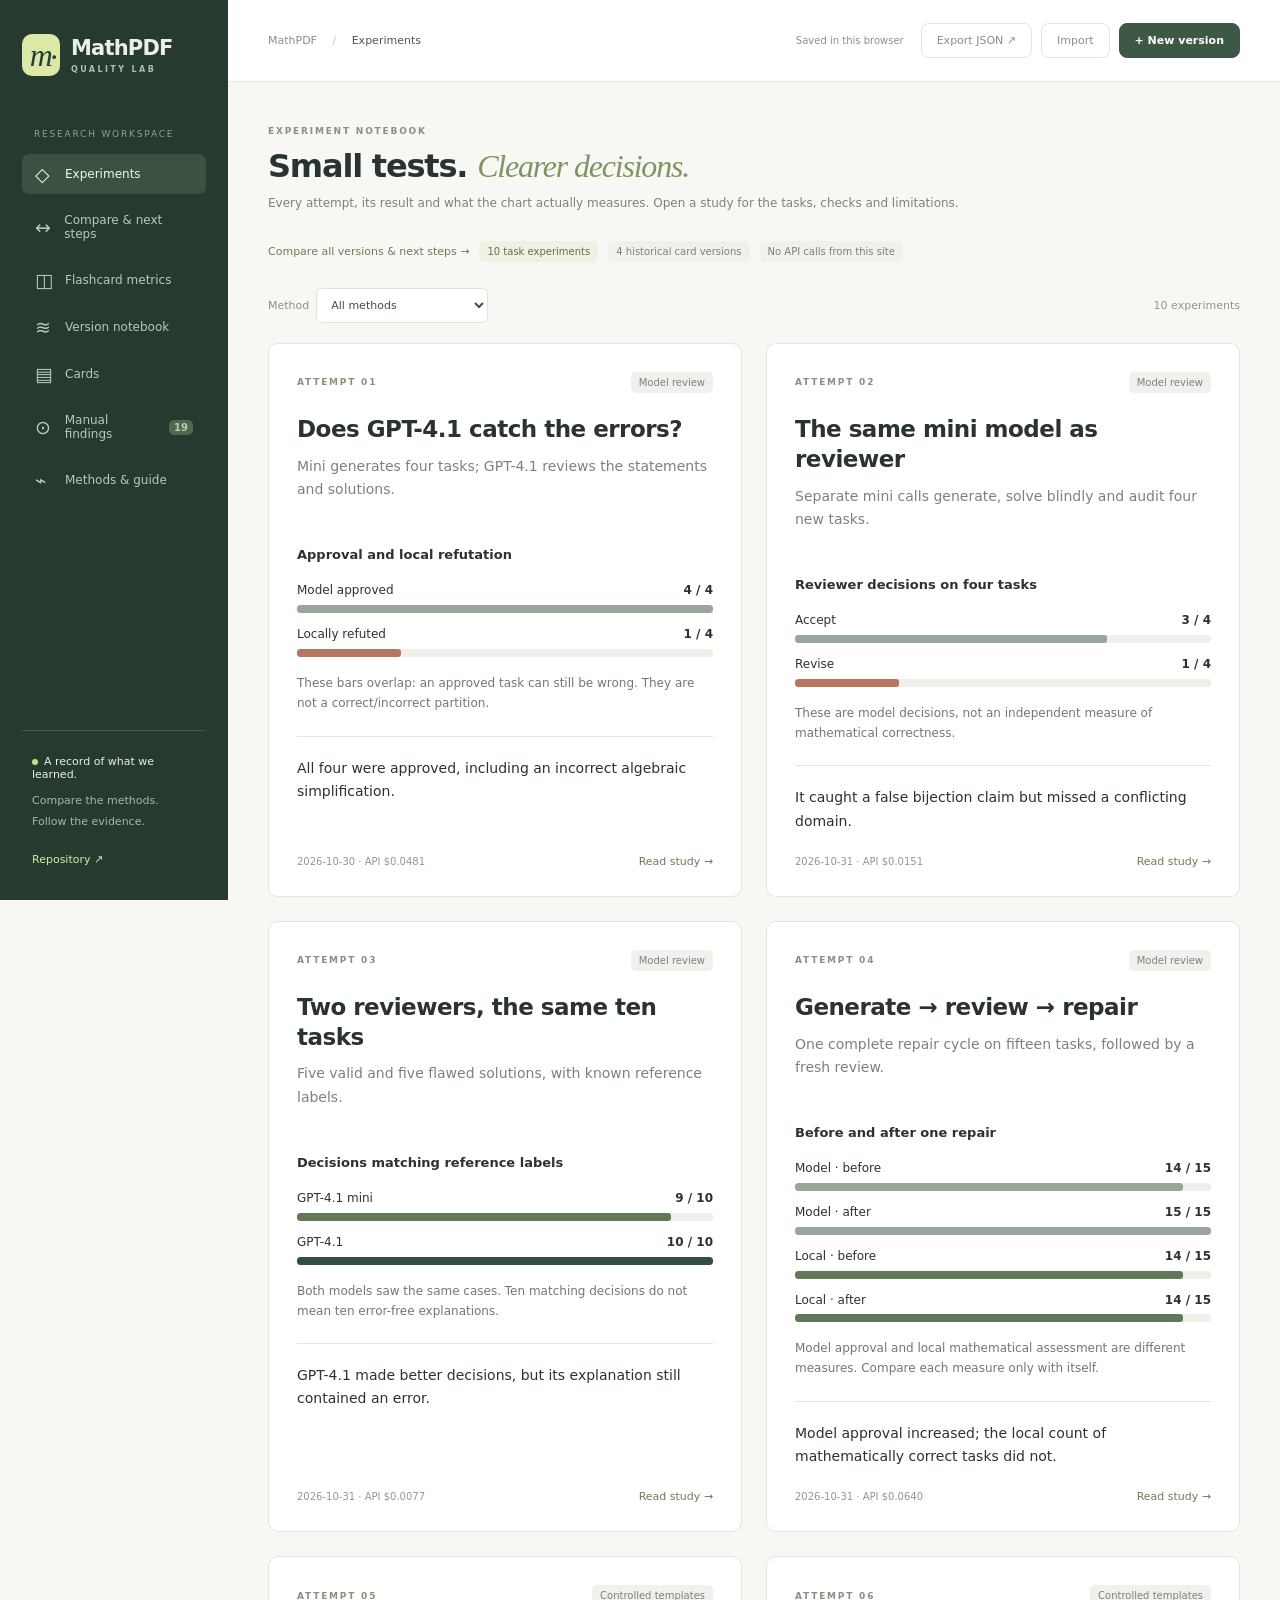
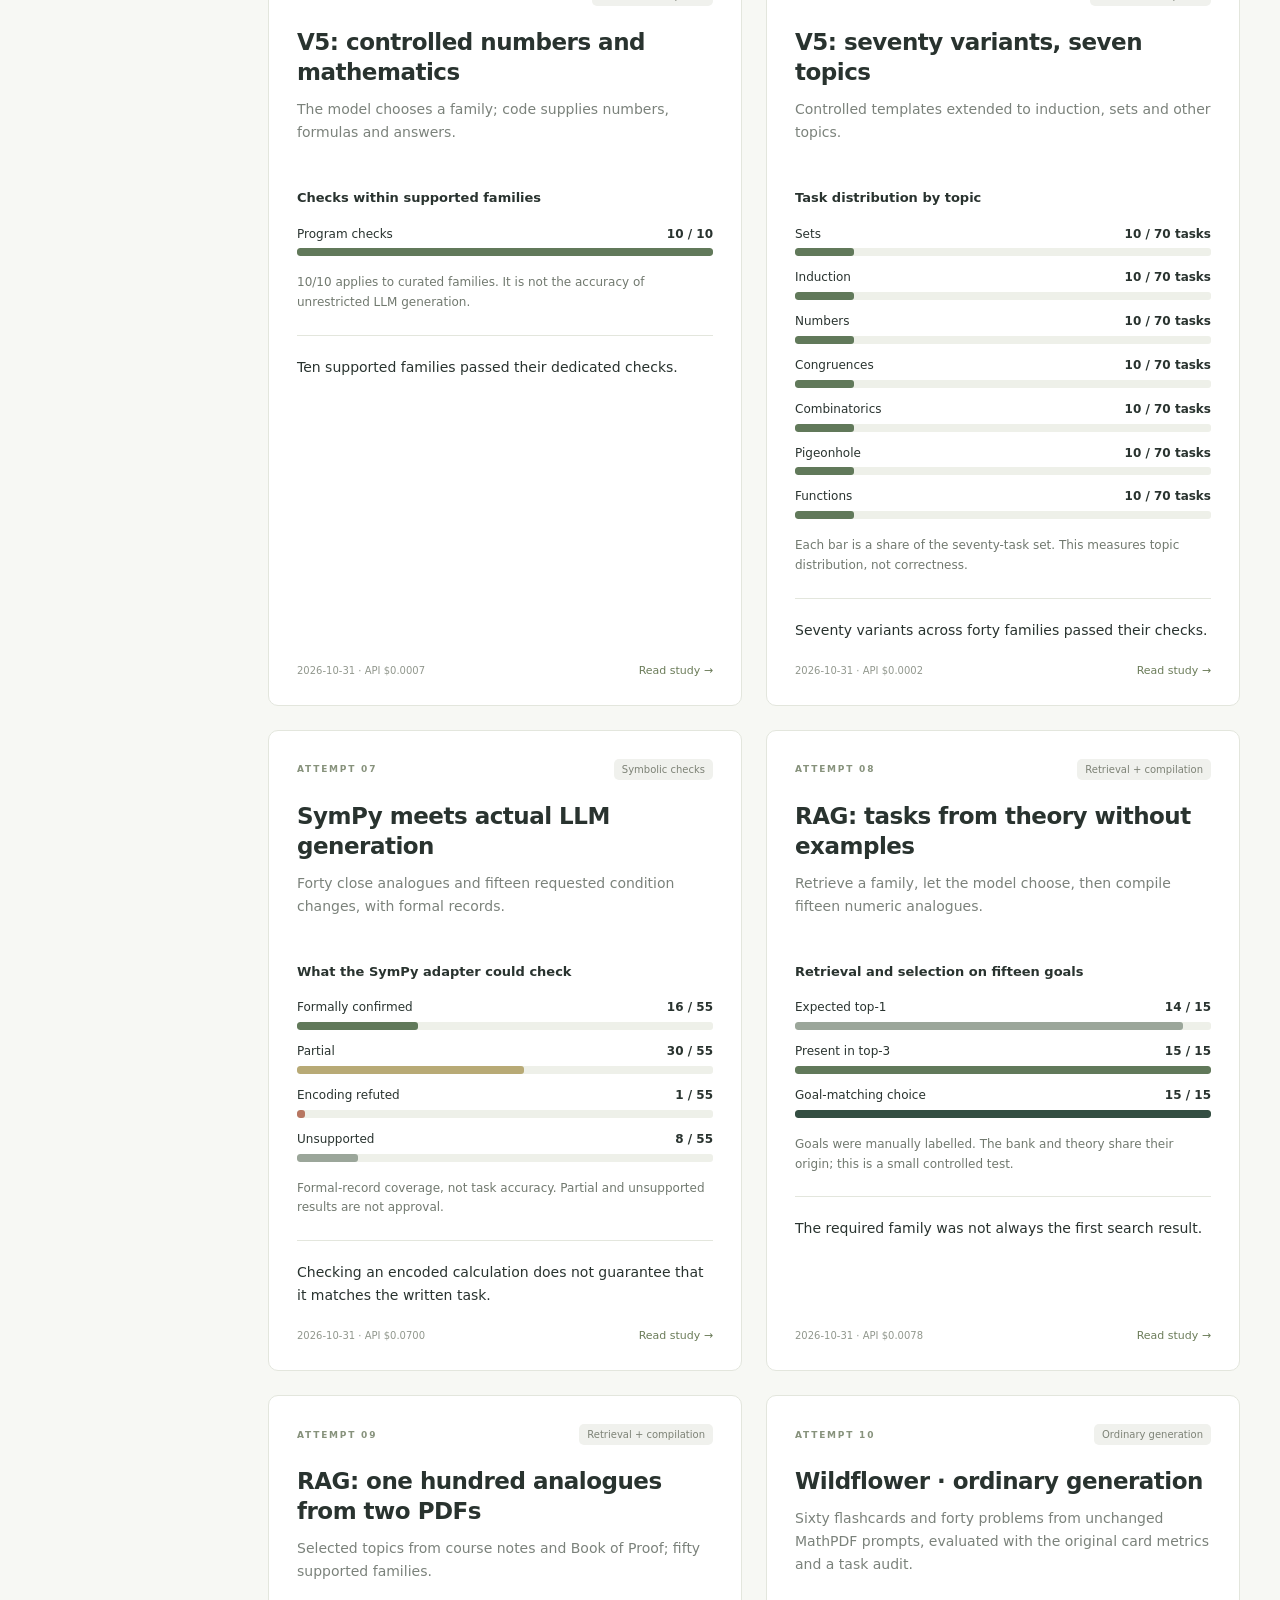
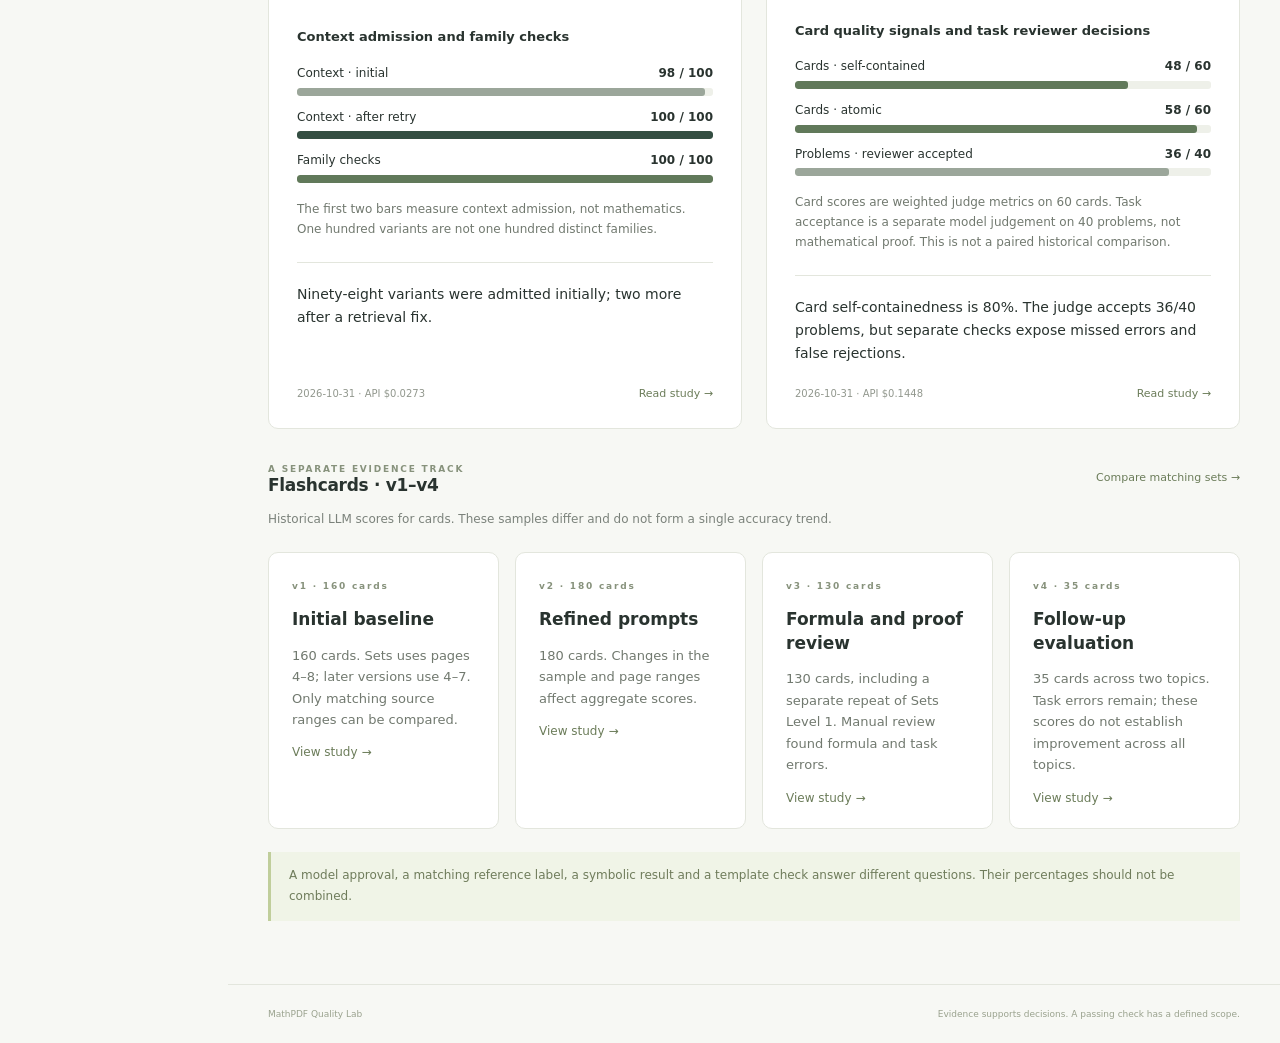
==== commit 5e3e484e: "Compare all study versions and document evidence-based improvement priorities" ====
--- a/index.html
+++ b/index.html
@@ -5,22 +5,24 @@
 <meta name="description" content="MathPDF Quality Lab: experiments, evidence, prompt versions and mathematical validation.">
 <title>MathPDF · Quality Lab</title>
 <link rel="icon" href="favicon.svg" type="image/svg+xml">
-<link rel="stylesheet" href="style.css?v=wildflower1">
+<link rel="stylesheet" href="style.css?v=comparison1">
 <link rel="stylesheet" href="vendor/katex/katex.min.css">
 <script src="vendor/katex/katex.min.js" defer></script>
 <script src="vendor/math-renderer.js" defer></script>
 <script src="data.js" defer></script>
-<script src="experiments-catalog.js?v=wildflower1" defer></script>
-<script src="history-english.js?v=wildflower1" defer></script>
-<script src="research.js?v=wildflower1" defer></script>
-<script src="workspace.js?v=wildflower1" defer></script>
-<script src="app.js?v=wildflower1" defer></script>
+<script src="experiments-catalog.js?v=comparison1" defer></script>
+<script src="history-english.js?v=comparison1" defer></script>
+<script src="research.js?v=comparison1" defer></script>
+<script src="version-comparison.js?v=comparison1" defer></script>
+<script src="workspace.js?v=comparison1" defer></script>
+<script src="app.js?v=comparison1" defer></script>
 </head><body>
 <aside class="sidebar">
 <a class="brand" href="#reviews"><span class="brand-mark">m<span>·</span></span><span>MathPDF<small>QUALITY LAB</small></span></a>
 <div class="nav-label">RESEARCH WORKSPACE</div>
 <nav aria-label="Sections">
 <a href="#reviews" data-view="reviews"><span>◇</span> Experiments</a>
+<a href="#comparison" data-view="comparison"><span>↔</span> Compare & next steps</a>
 <a href="#overview" data-view="overview"><span>◫</span> Flashcard metrics</a>
 <a href="#versions" data-view="versions"><span>≋</span> Version notebook</a>
 <a href="#cards" data-view="cards"><span>▤</span> Cards</a>
--- a/style.css
+++ b/style.css
@@ -1255,6 +1255,14 @@
 .report-math{min-width:0;max-width:100%}
 .report-math .katex-display{overflow-x:auto;overflow-y:hidden;padding:6px 0}
 .guide-grid .panel{min-width:0;overflow-wrap:anywhere}
+.comparison-roadmap .panel{padding:25px}
+.comparison-roadmap h2{font-size:19px;line-height:1.45;margin:18px 0 12px}
+.comparison-roadmap p{font-size:14px;line-height:1.8}
+#method-comparison{min-width:1100px}
+#method-comparison td{vertical-align:top;white-space:normal;min-width:185px;line-height:1.65}
+#method-comparison td:last-child{min-width:85px;white-space:nowrap}
+#version-comparison{min-width:1100px}
+#version-comparison td:not(:first-child){font-variant-numeric:tabular-nums}
 @media(min-width:1500px){.experiment-grid{grid-template-columns:repeat(3,minmax(0,1fr))}}
 @media(max-width:1100px){.history-grid{grid-template-columns:repeat(2,minmax(0,1fr))}.study-lead{grid-template-columns:1fr}}
 @media(max-width:760px){.experiment-grid,.before-after,.algorithm-list{grid-template-columns:1fr}.experiment-card,.study-section{padding:22px}.experiment-card h2{font-size:22px}.chart-label{font-size:11px}.history-grid{grid-template-columns:1fr 1fr}.history-tile{padding:17px}.experiment-meta .tag{font-size:10px}.task-body{padding:3px 16px 20px}.task-evidence>summary{padding:16px}.study-lead{gap:16px}}
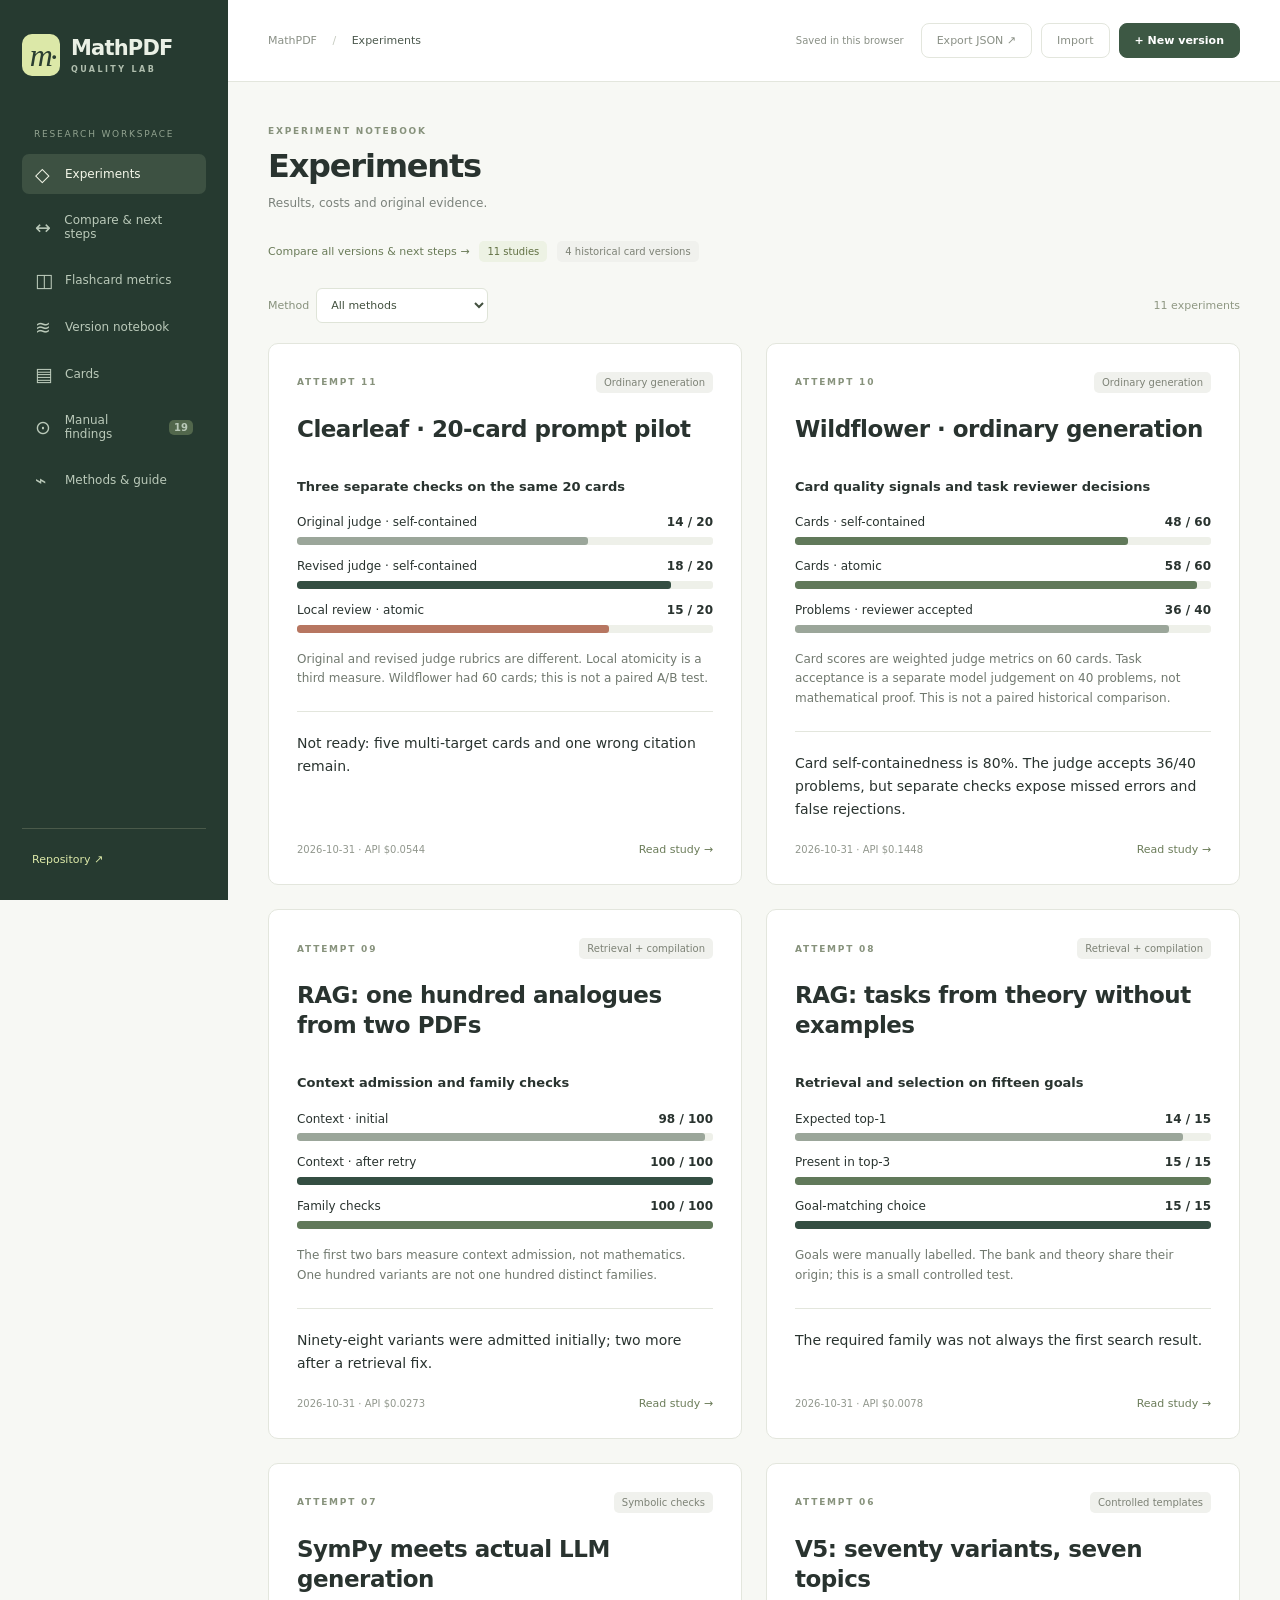
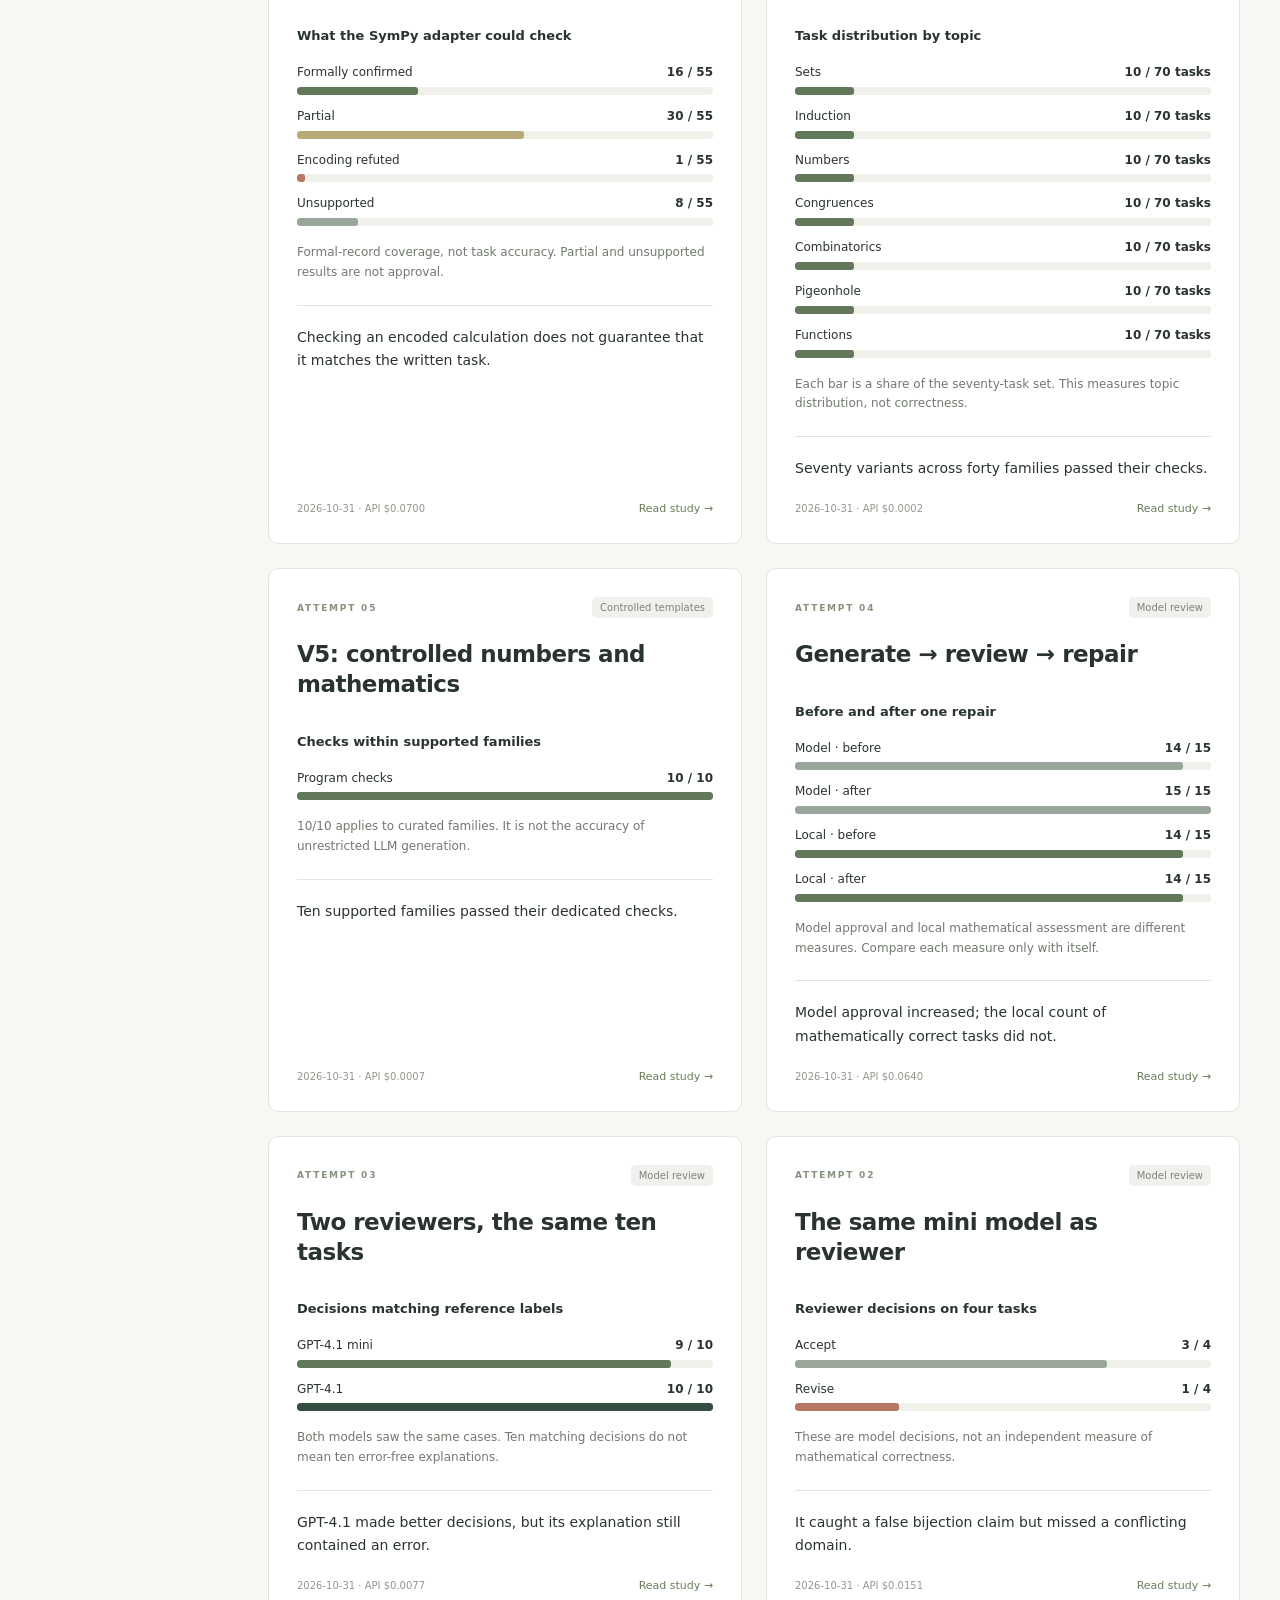
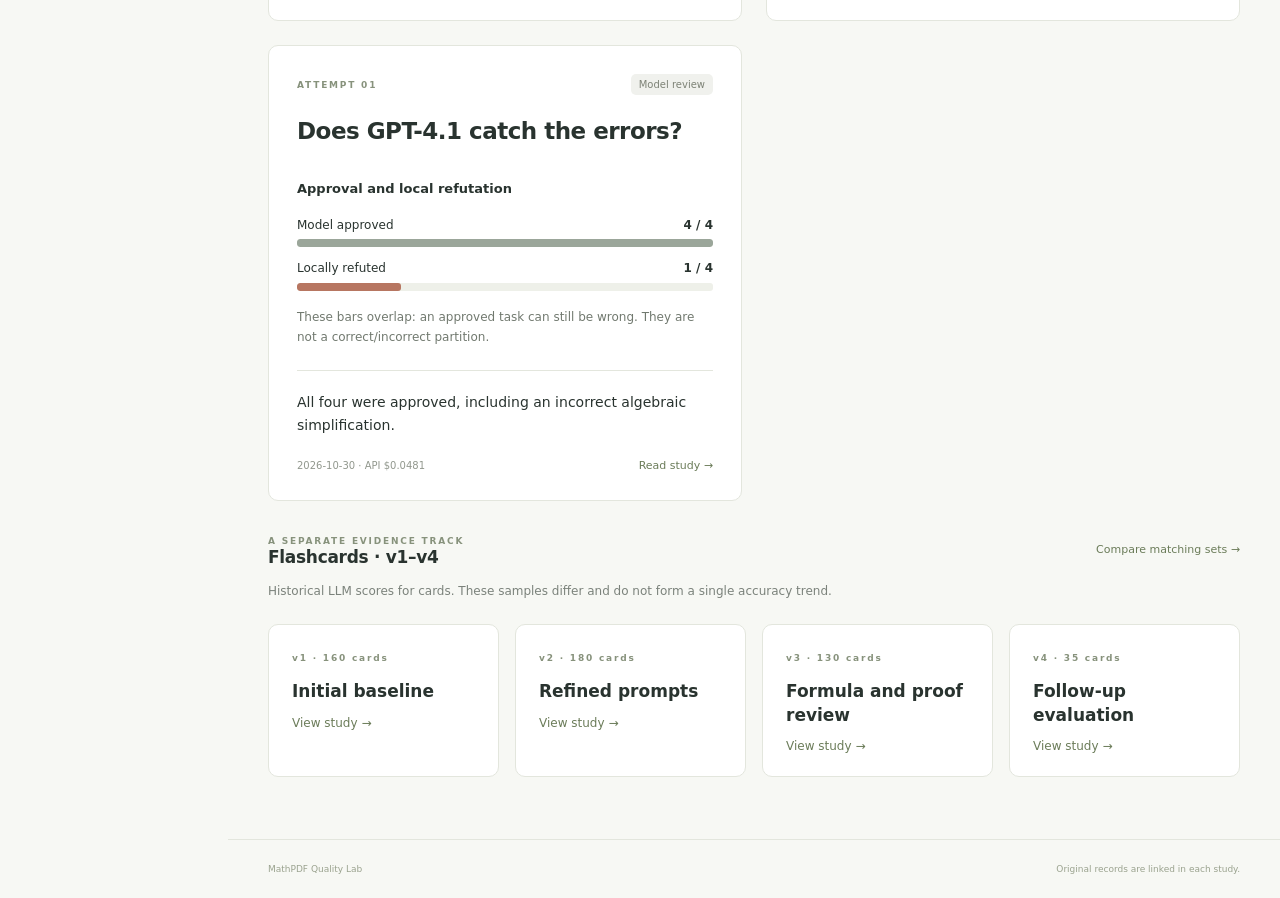
==== commit d99b2156: "Test Clearleaf on twenty cards and shorten the metrics site" ====
--- a/index.html
+++ b/index.html
@@ -5,17 +5,17 @@
 <meta name="description" content="MathPDF Quality Lab: experiments, evidence, prompt versions and mathematical validation.">
 <title>MathPDF · Quality Lab</title>
 <link rel="icon" href="favicon.svg" type="image/svg+xml">
-<link rel="stylesheet" href="style.css?v=comparison1">
+<link rel="stylesheet" href="style.css?v=clearleaf1">
 <link rel="stylesheet" href="vendor/katex/katex.min.css">
 <script src="vendor/katex/katex.min.js" defer></script>
 <script src="vendor/math-renderer.js" defer></script>
 <script src="data.js" defer></script>
-<script src="experiments-catalog.js?v=comparison1" defer></script>
-<script src="history-english.js?v=comparison1" defer></script>
-<script src="research.js?v=comparison1" defer></script>
-<script src="version-comparison.js?v=comparison1" defer></script>
-<script src="workspace.js?v=comparison1" defer></script>
-<script src="app.js?v=comparison1" defer></script>
+<script src="experiments-catalog.js?v=clearleaf1" defer></script>
+<script src="history-english.js?v=clearleaf1" defer></script>
+<script src="research.js?v=clearleaf1" defer></script>
+<script src="version-comparison.js?v=clearleaf1" defer></script>
+<script src="workspace.js?v=clearleaf1" defer></script>
+<script src="app.js?v=clearleaf1" defer></script>
 </head><body>
 <aside class="sidebar">
 <a class="brand" href="#reviews"><span class="brand-mark">m<span>·</span></span><span>MathPDF<small>QUALITY LAB</small></span></a>
@@ -29,10 +29,10 @@
 <a href="#issues" data-view="issues"><span>⊙</span> Manual findings <b id="issue-count"></b></a>
 <a href="#guide" data-view="guide"><span>⌁</span> Methods & guide</a>
 </nav>
-<div class="sidebar-bottom"><div class="live-dot"></div><strong>A record of what we learned.</strong><p>Compare the methods.<br>Follow the evidence.</p><a href="https://github.com/olexandratabakova/mathpdf-metrics" target="_blank" rel="noreferrer">Repository ↗</a></div>
+<div class="sidebar-bottom"><a href="https://github.com/olexandratabakova/mathpdf-metrics" target="_blank" rel="noreferrer">Repository ↗</a></div>
 </aside>
 <div class="workspace"><header class="topbar"><span>MathPDF <span class="slash">/</span> <b id="breadcrumb">Experiments</b></span><div class="top-actions"><span class="storage-label" id="storage-label">Saved in this browser</span><button id="backup" class="quiet">Export JSON ↗</button><button id="import-backup" class="quiet">Import</button><button id="new-run" class="primary">+ New version</button></div></header>
-<main id="main" tabindex="-1"></main><footer class="page-footer"><span>MathPDF Quality Lab</span><span>Evidence supports decisions. A passing check has a defined scope.</span></footer></div>
+<main id="main" tabindex="-1"></main><footer class="page-footer"><span>MathPDF Quality Lab</span><span>Original records are linked in each study.</span></footer></div>
     <dialog id="version-dialog" aria-labelledby="version-title">
       <form id="version-form">
         <div class="modal-heading">
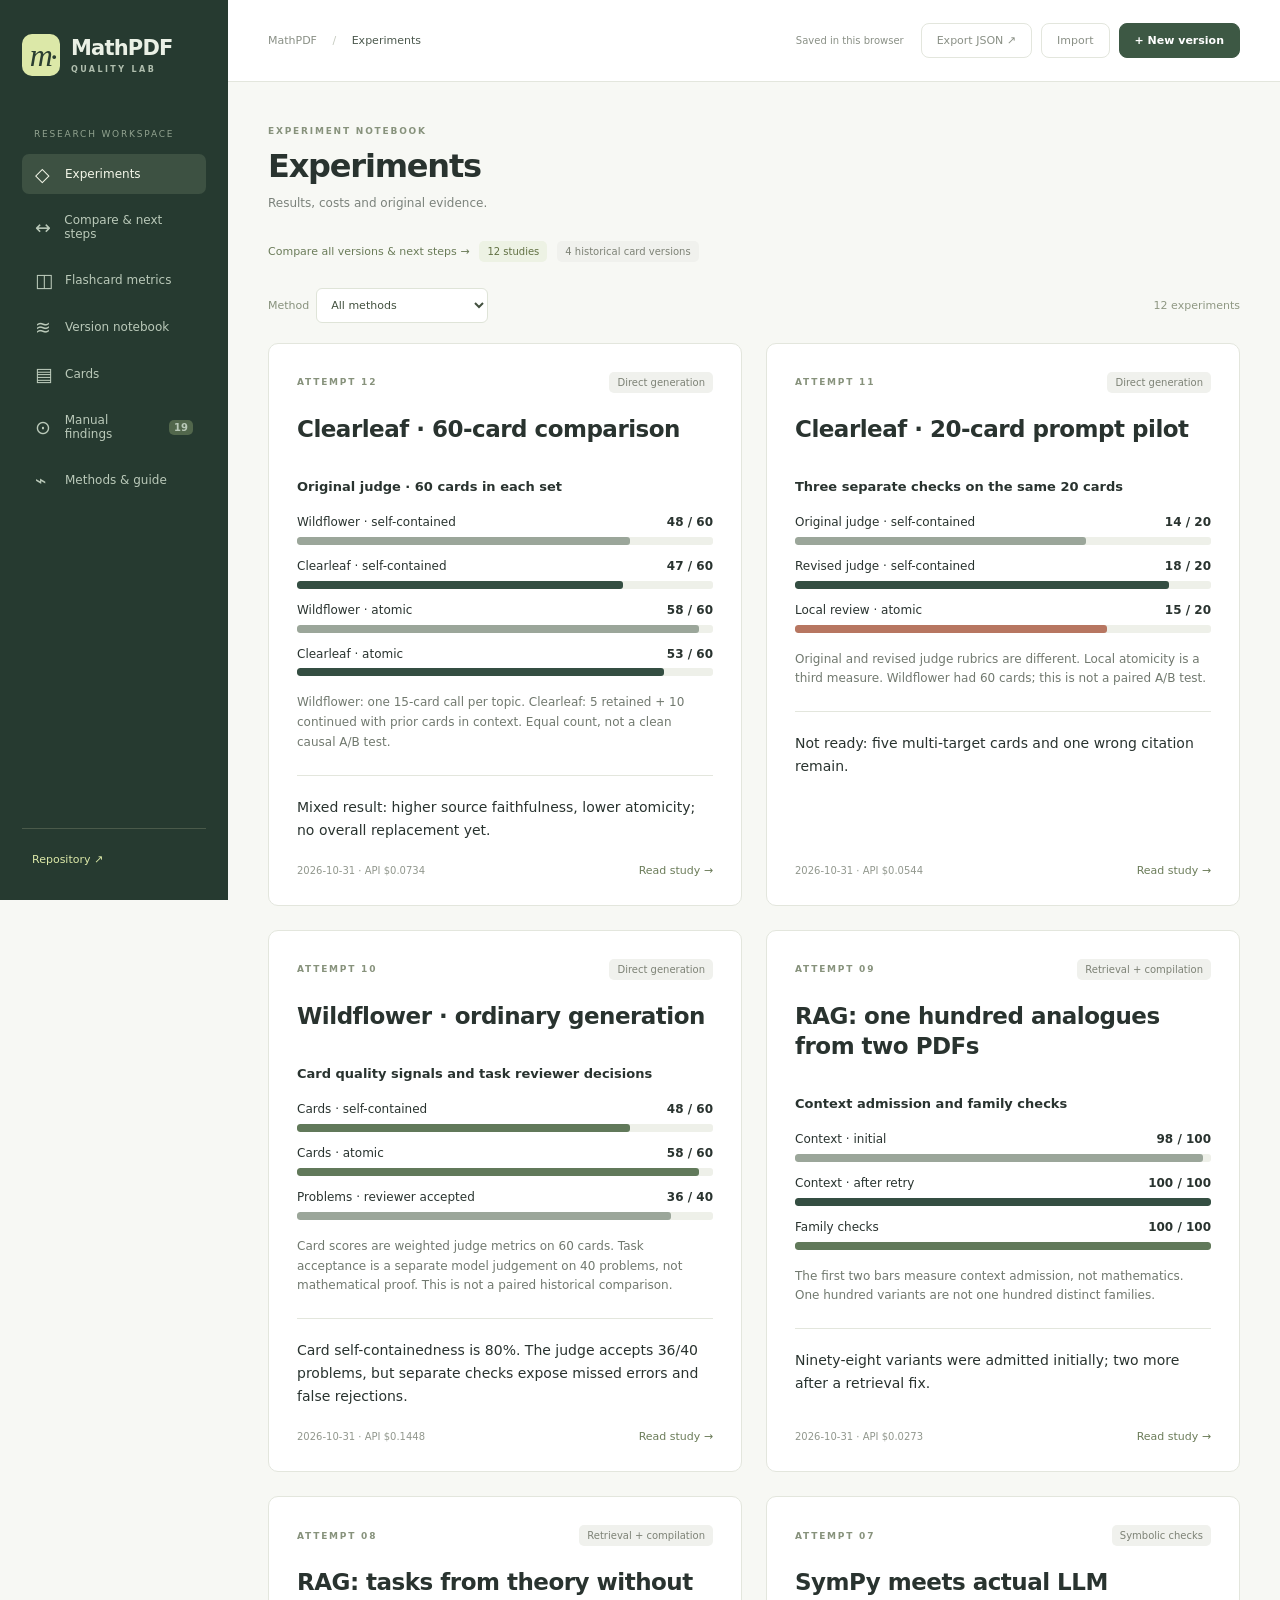
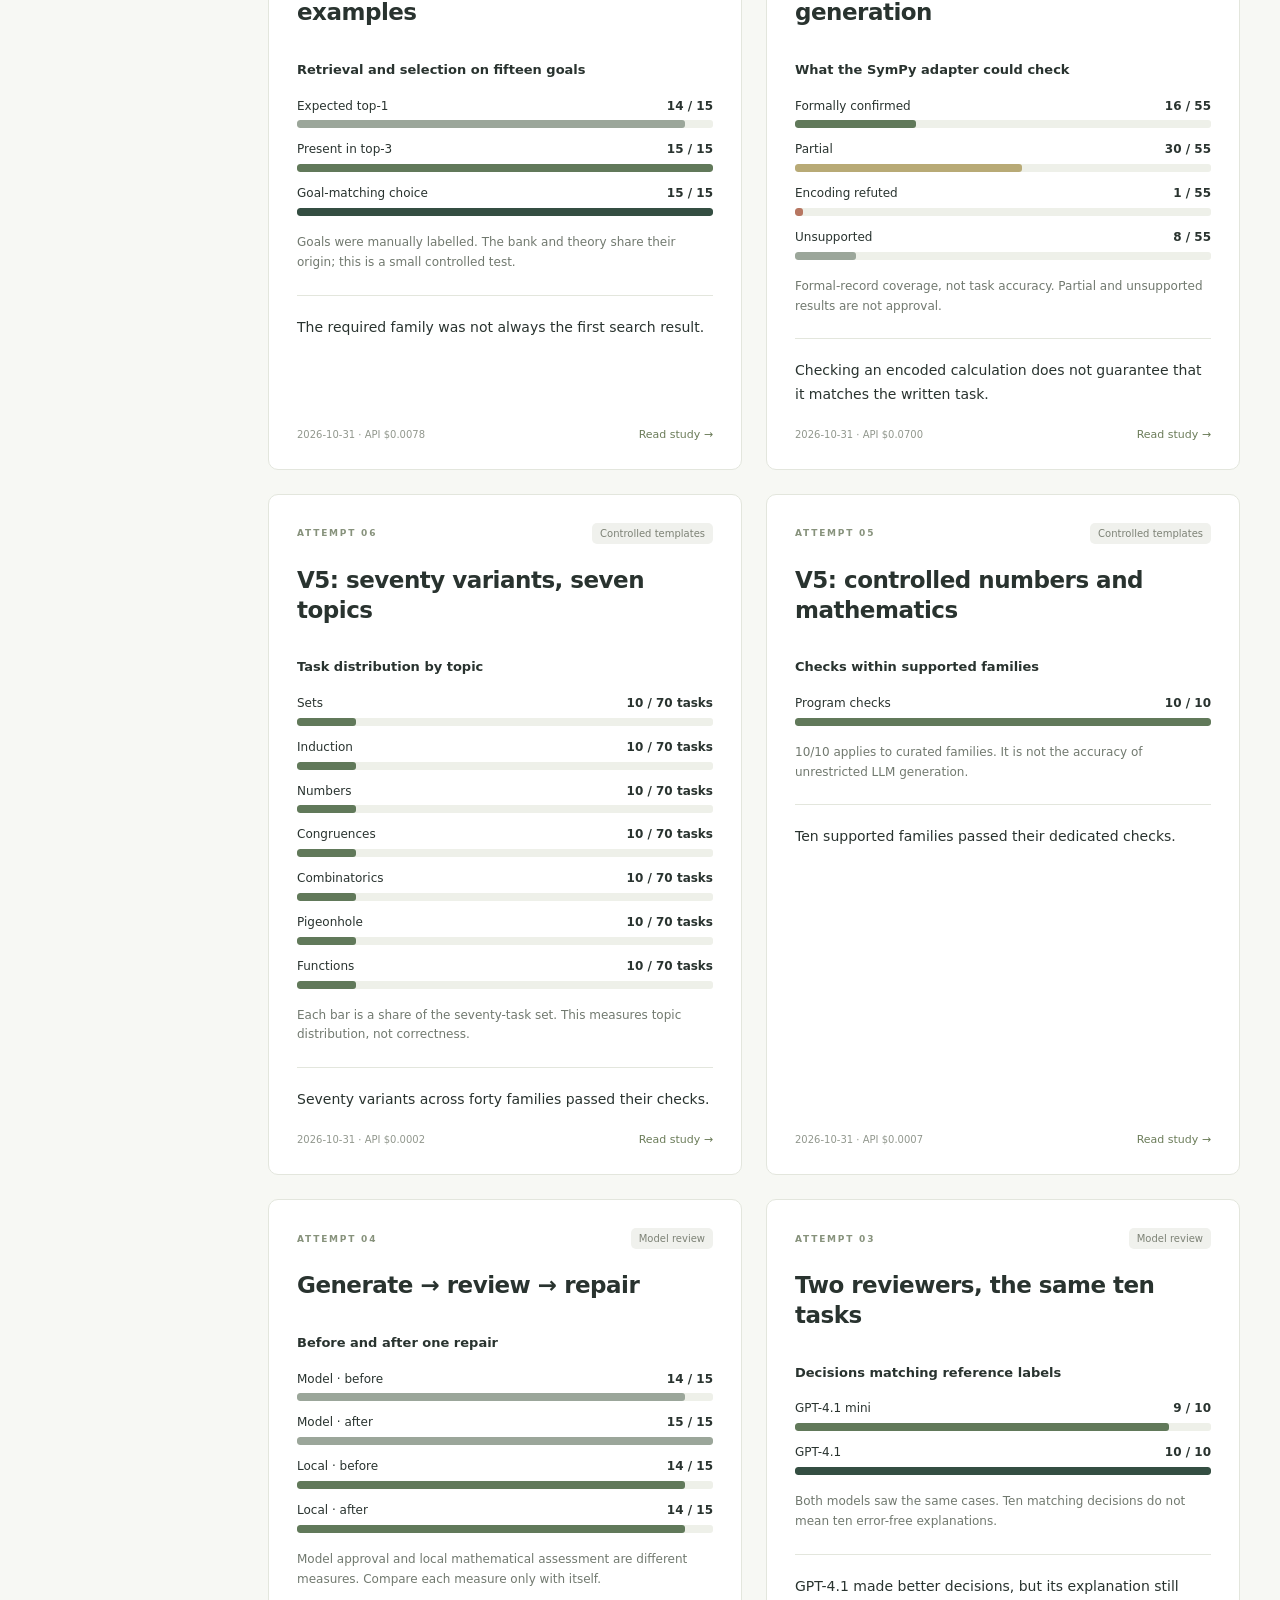
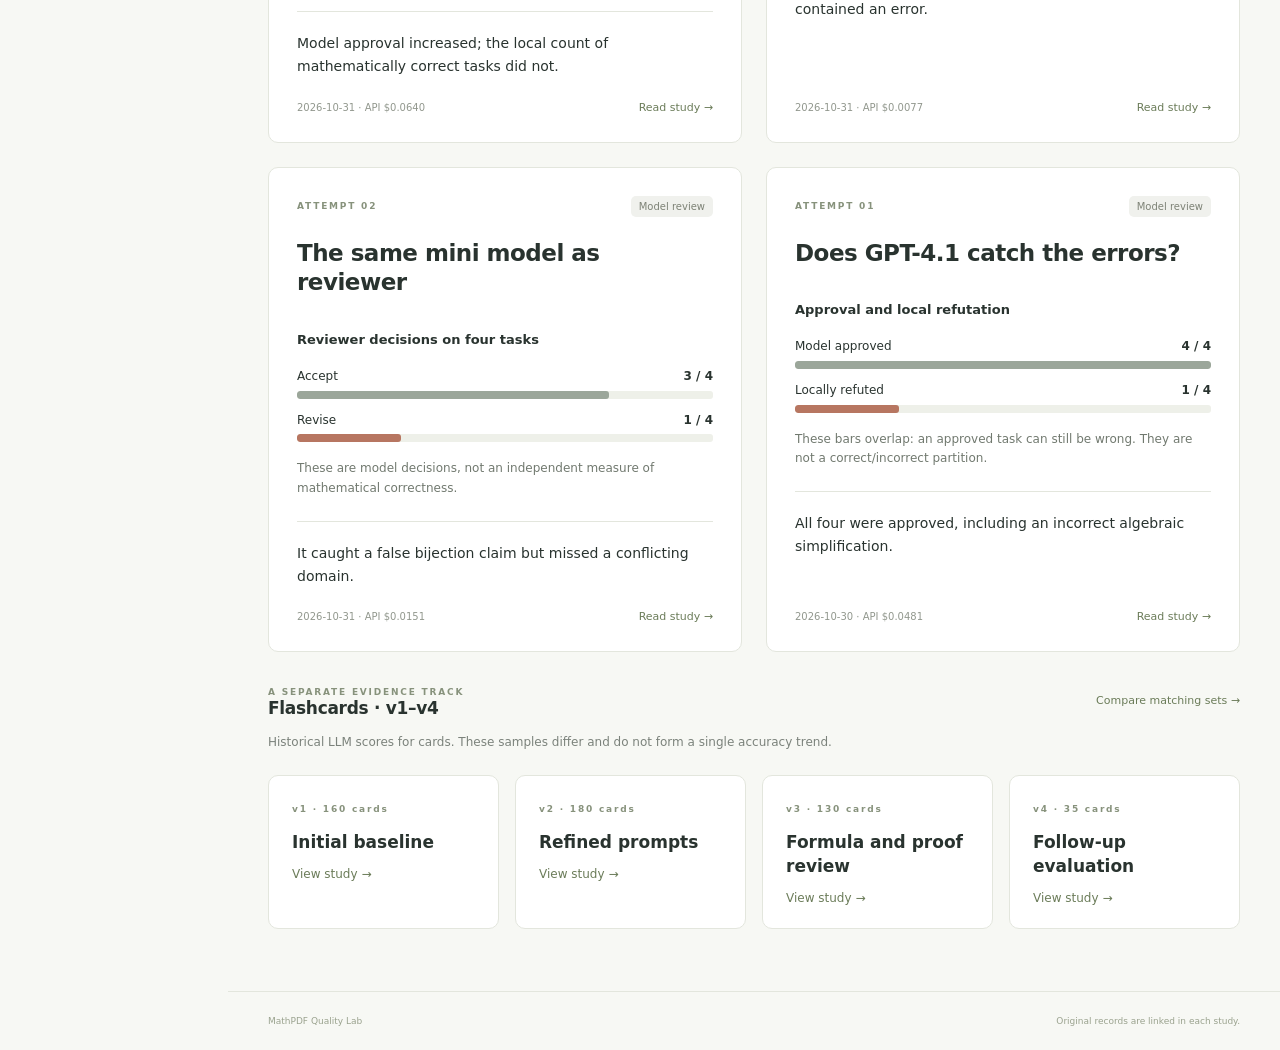
==== commit be224bd4: "Expand Clearleaf to sixty cards and compare original metrics at equal sample sizes" ====
--- a/index.html
+++ b/index.html
@@ -5,17 +5,17 @@
 <meta name="description" content="MathPDF Quality Lab: experiments, evidence, prompt versions and mathematical validation.">
 <title>MathPDF · Quality Lab</title>
 <link rel="icon" href="favicon.svg" type="image/svg+xml">
-<link rel="stylesheet" href="style.css?v=clearleaf1">
+<link rel="stylesheet" href="style.css?v=clearleaf60">
 <link rel="stylesheet" href="vendor/katex/katex.min.css">
 <script src="vendor/katex/katex.min.js" defer></script>
 <script src="vendor/math-renderer.js" defer></script>
 <script src="data.js" defer></script>
-<script src="experiments-catalog.js?v=clearleaf1" defer></script>
-<script src="history-english.js?v=clearleaf1" defer></script>
-<script src="research.js?v=clearleaf1" defer></script>
-<script src="version-comparison.js?v=clearleaf1" defer></script>
-<script src="workspace.js?v=clearleaf1" defer></script>
-<script src="app.js?v=clearleaf1" defer></script>
+<script src="experiments-catalog.js?v=clearleaf60" defer></script>
+<script src="history-english.js?v=clearleaf60" defer></script>
+<script src="research.js?v=clearleaf60" defer></script>
+<script src="version-comparison.js?v=clearleaf60" defer></script>
+<script src="workspace.js?v=clearleaf60" defer></script>
+<script src="app.js?v=clearleaf60" defer></script>
 </head><body>
 <aside class="sidebar">
 <a class="brand" href="#reviews"><span class="brand-mark">m<span>·</span></span><span>MathPDF<small>QUALITY LAB</small></span></a>
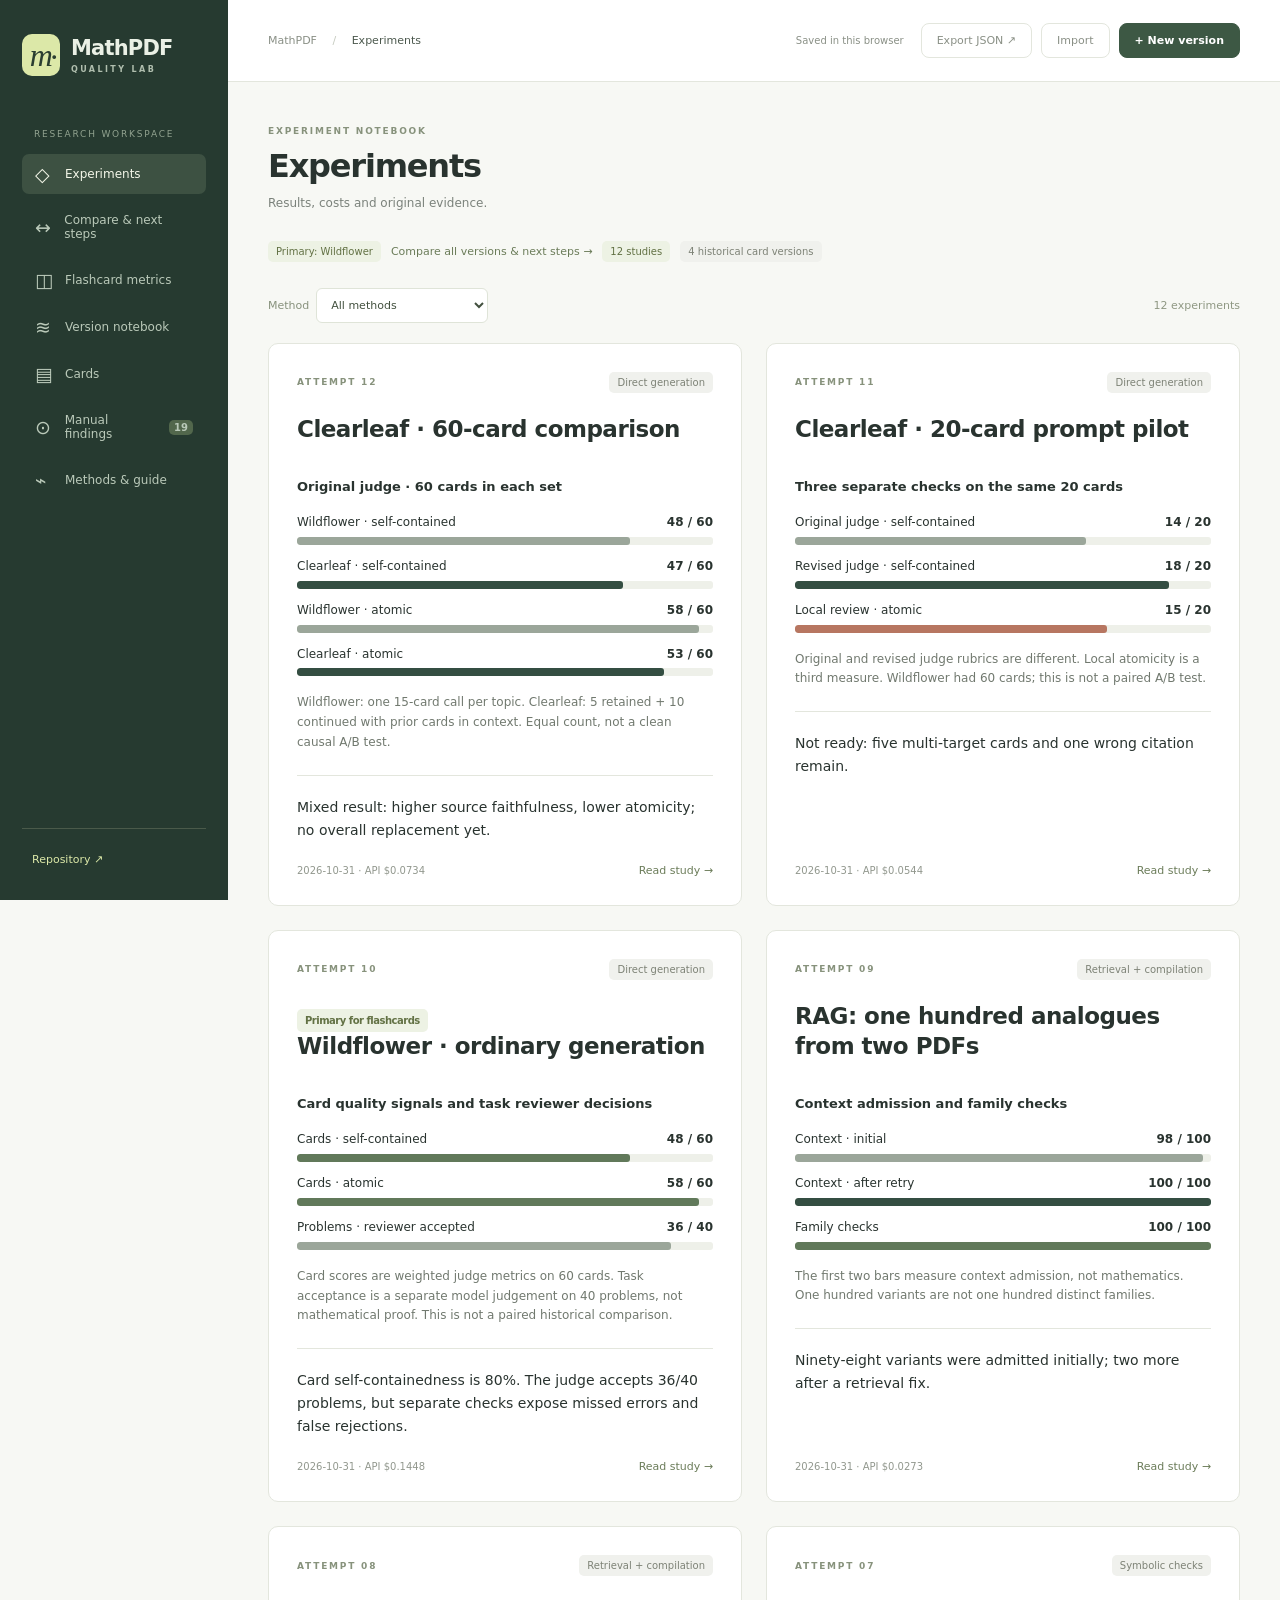
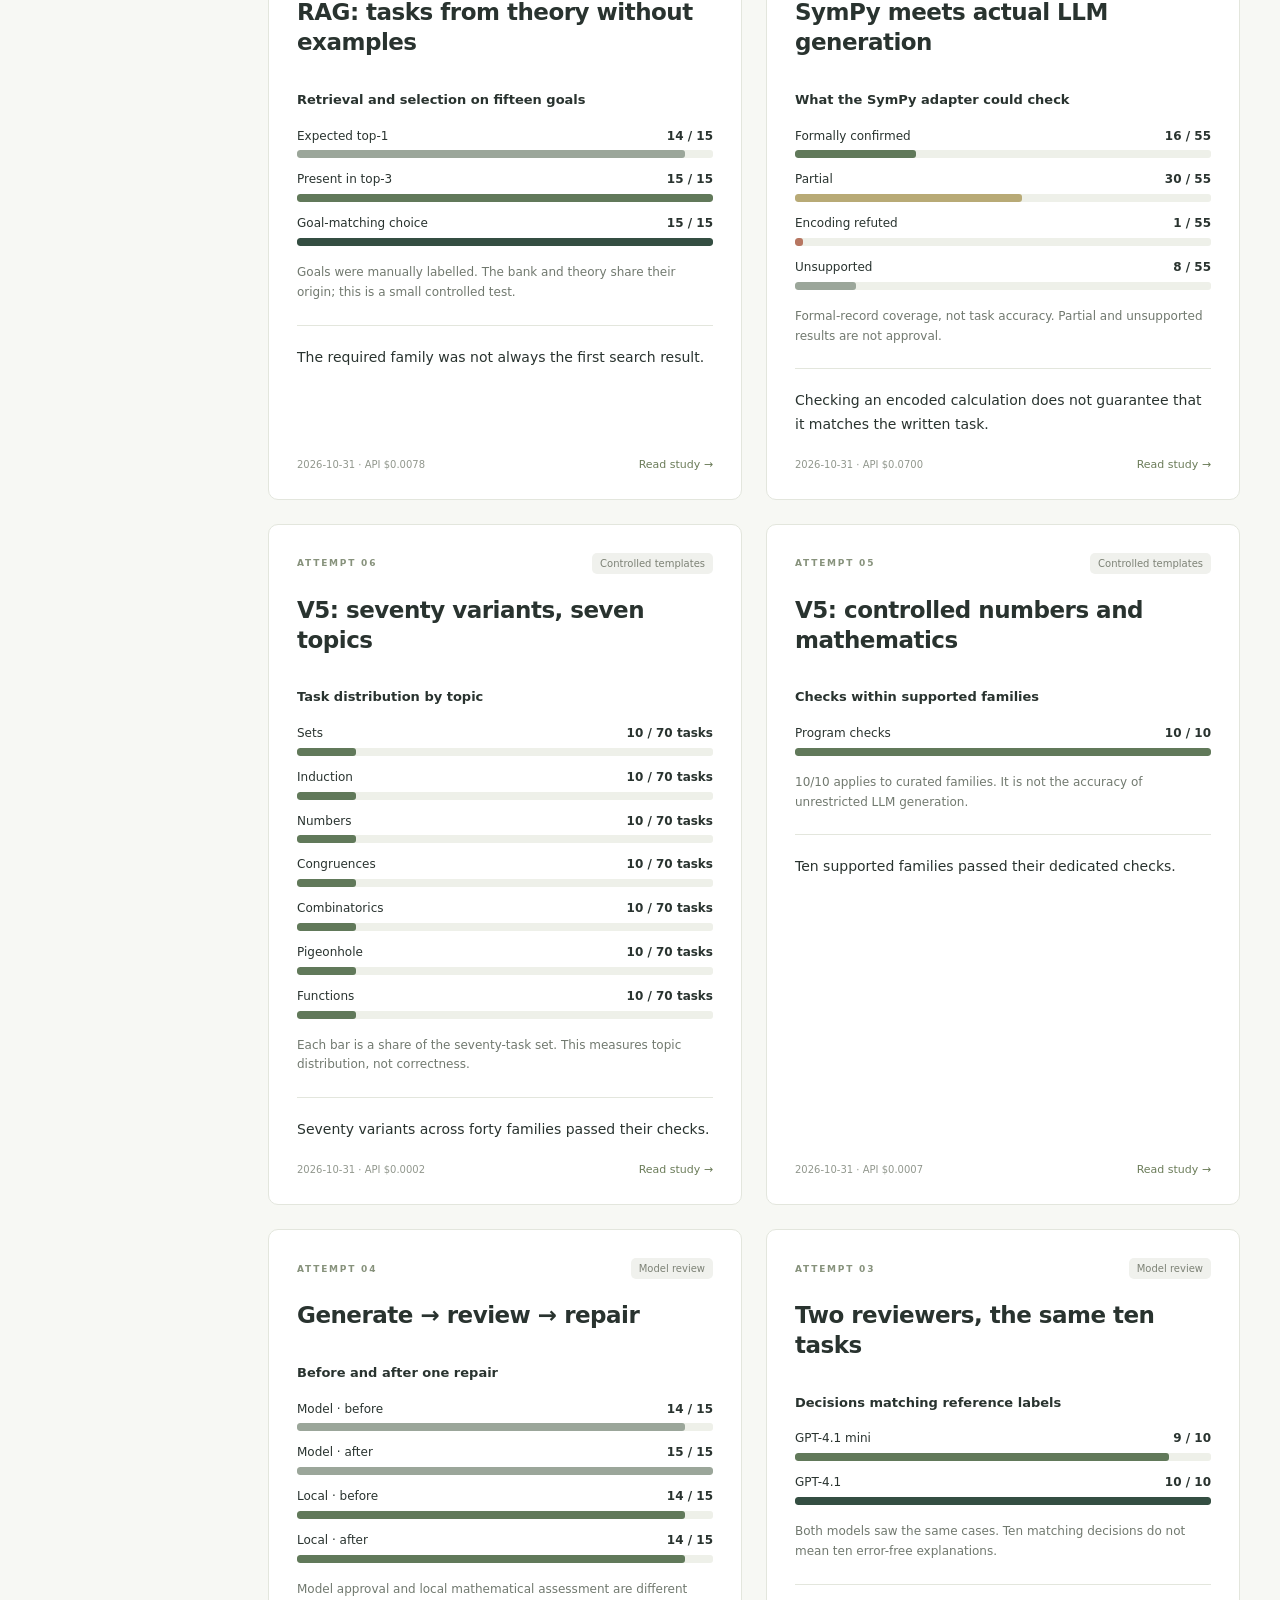
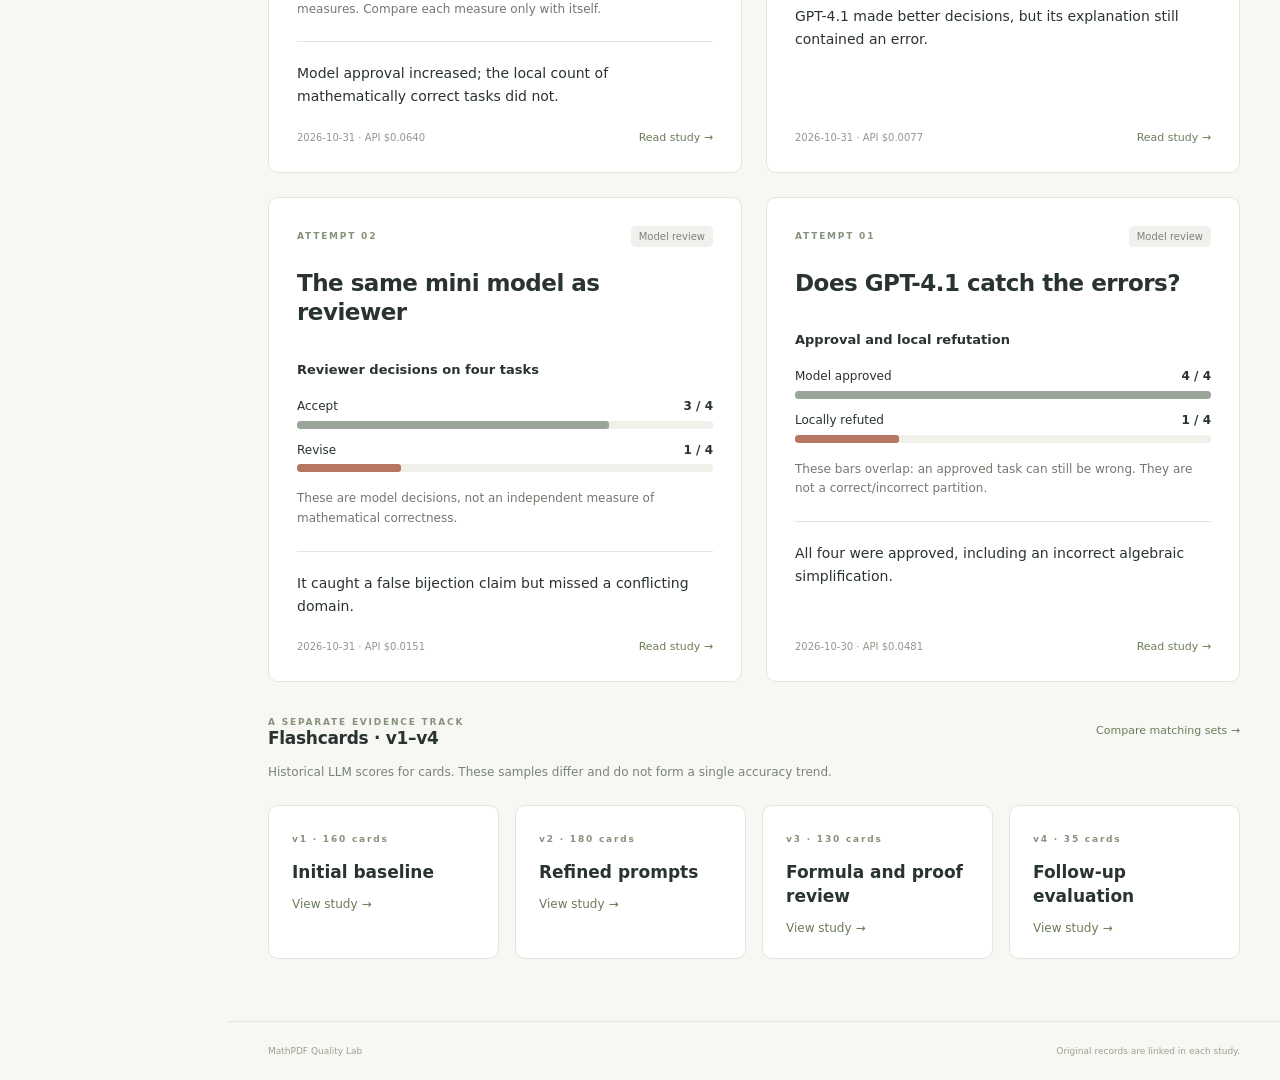
==== commit dc809ff9: "Select Wildflower as primary and compare reusable qualities from previous versions" ====
--- a/index.html
+++ b/index.html
@@ -5,17 +5,17 @@
 <meta name="description" content="MathPDF Quality Lab: experiments, evidence, prompt versions and mathematical validation.">
 <title>MathPDF · Quality Lab</title>
 <link rel="icon" href="favicon.svg" type="image/svg+xml">
-<link rel="stylesheet" href="style.css?v=clearleaf60">
+<link rel="stylesheet" href="style.css?v=wildflower-primary">
 <link rel="stylesheet" href="vendor/katex/katex.min.css">
 <script src="vendor/katex/katex.min.js" defer></script>
 <script src="vendor/math-renderer.js" defer></script>
 <script src="data.js" defer></script>
-<script src="experiments-catalog.js?v=clearleaf60" defer></script>
-<script src="history-english.js?v=clearleaf60" defer></script>
-<script src="research.js?v=clearleaf60" defer></script>
-<script src="version-comparison.js?v=clearleaf60" defer></script>
-<script src="workspace.js?v=clearleaf60" defer></script>
-<script src="app.js?v=clearleaf60" defer></script>
+<script src="experiments-catalog.js?v=wildflower-primary" defer></script>
+<script src="history-english.js?v=wildflower-primary" defer></script>
+<script src="research.js?v=wildflower-primary" defer></script>
+<script src="version-comparison.js?v=wildflower-primary" defer></script>
+<script src="workspace.js?v=wildflower-primary" defer></script>
+<script src="app.js?v=wildflower-primary" defer></script>
 </head><body>
 <aside class="sidebar">
 <a class="brand" href="#reviews"><span class="brand-mark">m<span>·</span></span><span>MathPDF<small>QUALITY LAB</small></span></a>
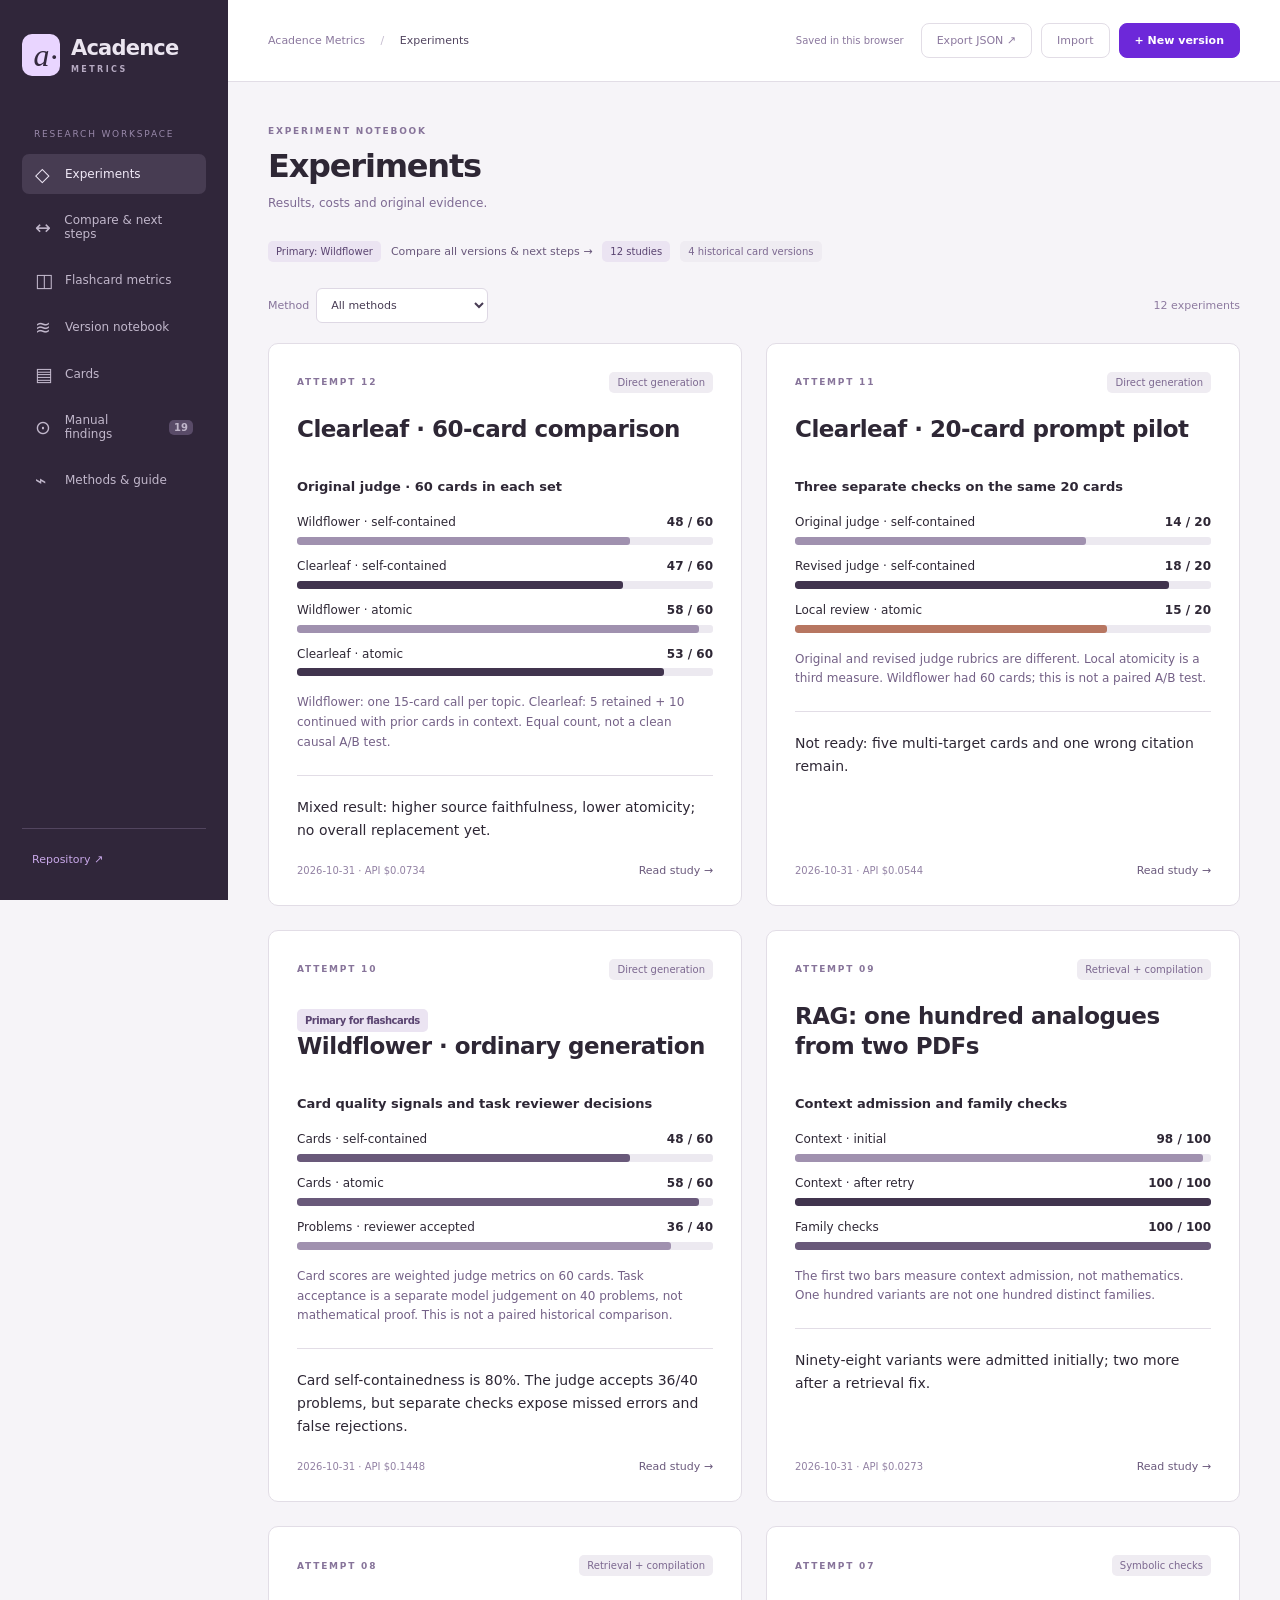
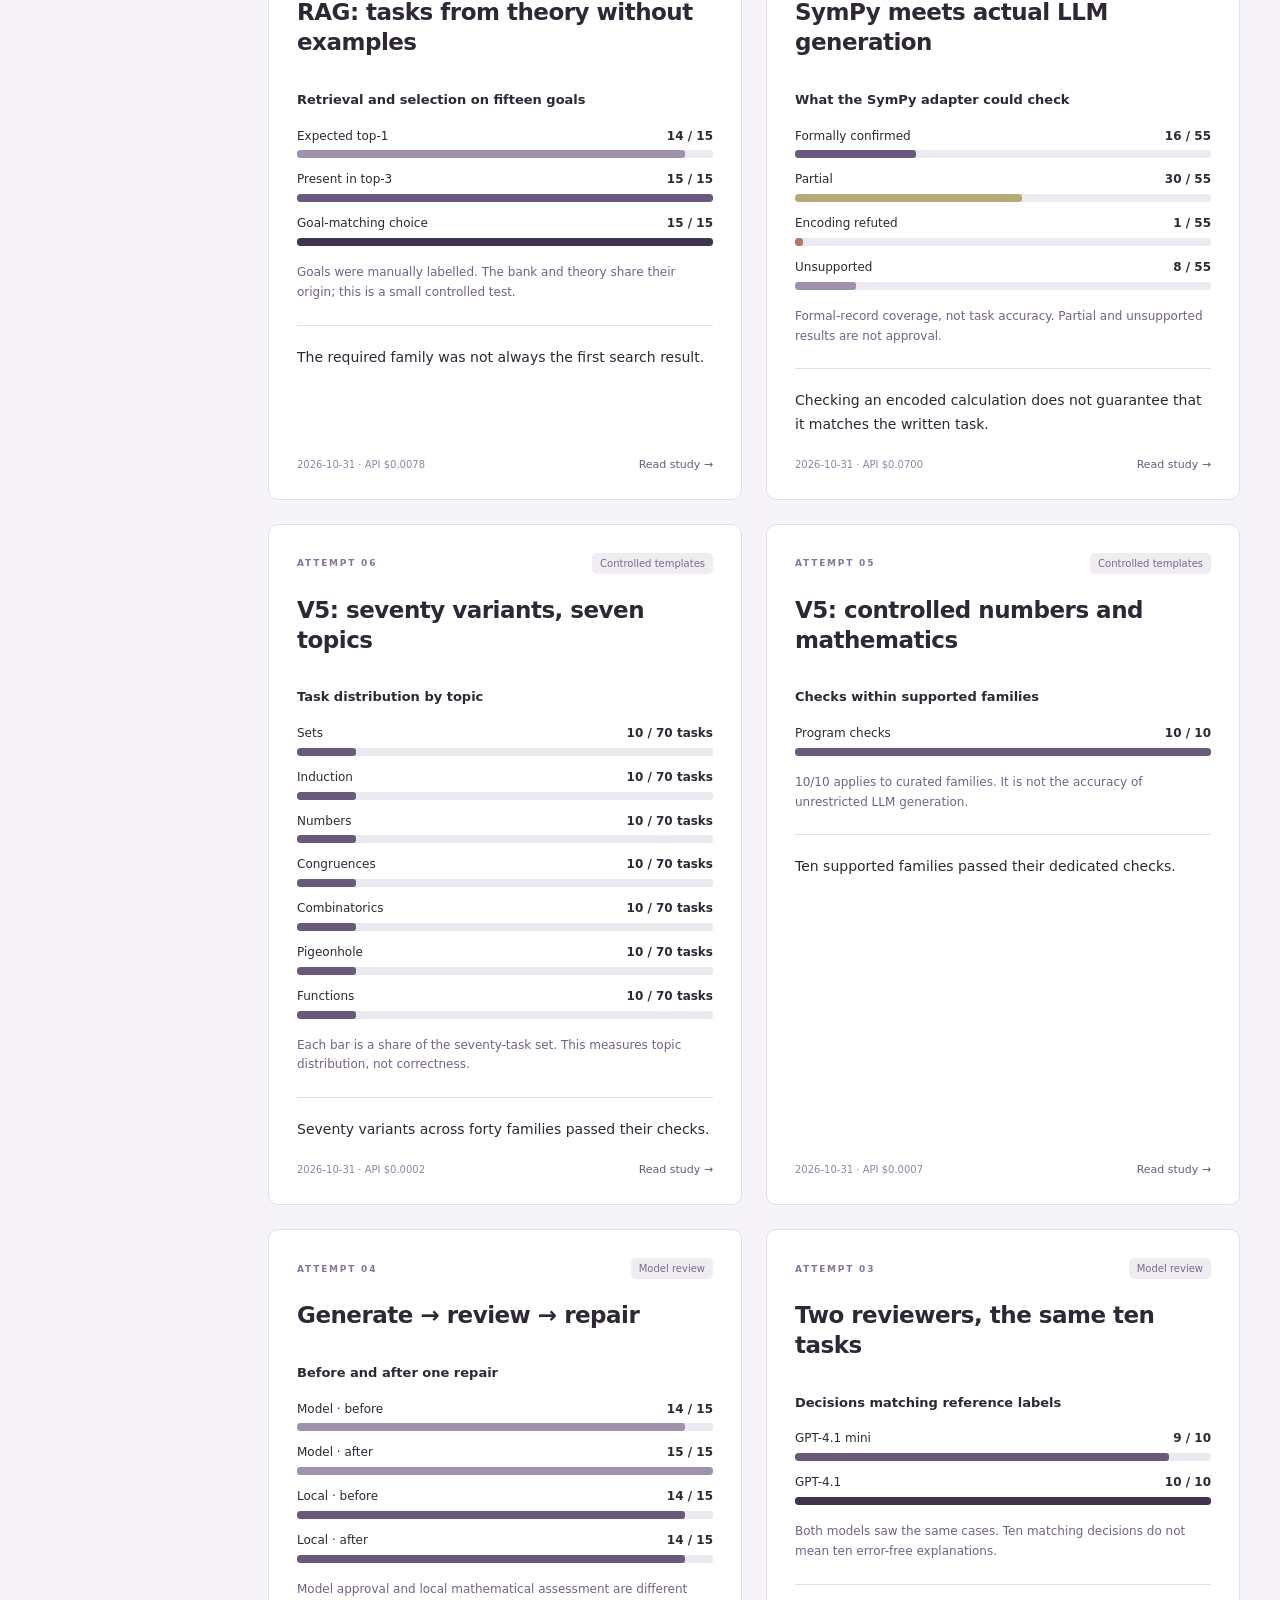
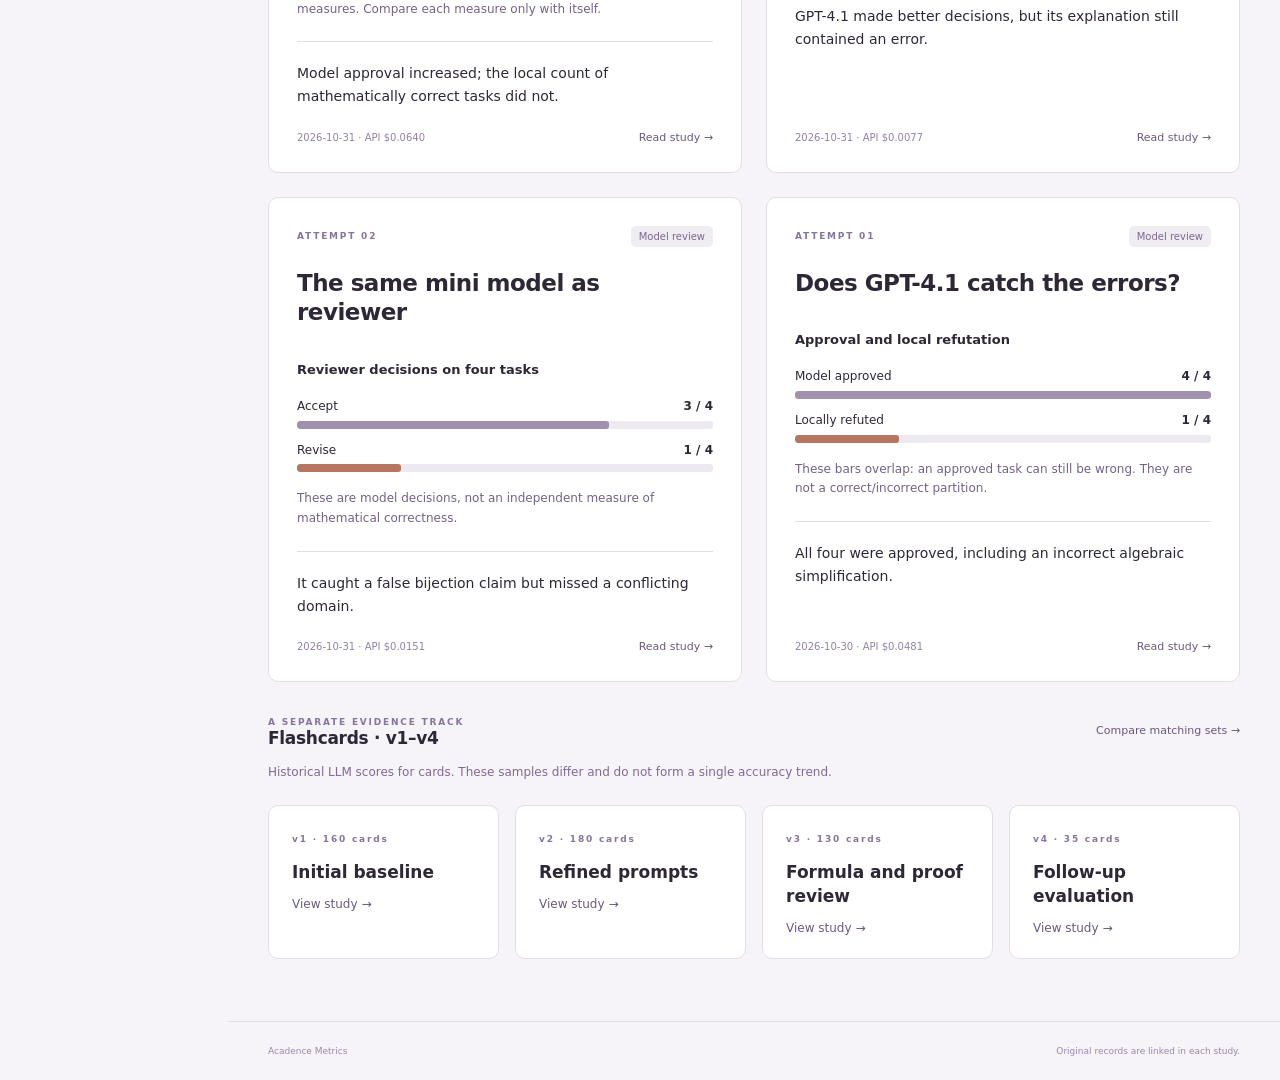
==== commit cf780c92: "Rebrand dashboard as Acadence Metrics with a purple theme" ====
--- a/index.html
+++ b/index.html
@@ -2,23 +2,26 @@
 <html lang="en">
 <head>
 <meta charset="utf-8"><meta name="viewport" content="width=device-width,initial-scale=1">
-<meta name="description" content="MathPDF Quality Lab: experiments, evidence, prompt versions and mathematical validation.">
-<title>MathPDF · Quality Lab</title>
+<meta name="description" content="Acadence Metrics: experiments, evidence, prompt versions and mathematical validation.">
+<meta name="application-name" content="Acadence Metrics">
+<meta property="og:site_name" content="Acadence Metrics">
+<meta property="og:title" content="Acadence Metrics">
+<title>Acadence Metrics</title>
 <link rel="icon" href="favicon.svg" type="image/svg+xml">
-<link rel="stylesheet" href="style.css?v=wildflower-primary">
+<link rel="stylesheet" href="style.css?v=acadence-purple">
 <link rel="stylesheet" href="vendor/katex/katex.min.css">
 <script src="vendor/katex/katex.min.js" defer></script>
 <script src="vendor/math-renderer.js" defer></script>
 <script src="data.js" defer></script>
-<script src="experiments-catalog.js?v=wildflower-primary" defer></script>
-<script src="history-english.js?v=wildflower-primary" defer></script>
-<script src="research.js?v=wildflower-primary" defer></script>
-<script src="version-comparison.js?v=wildflower-primary" defer></script>
-<script src="workspace.js?v=wildflower-primary" defer></script>
-<script src="app.js?v=wildflower-primary" defer></script>
+<script src="experiments-catalog.js?v=acadence-purple" defer></script>
+<script src="history-english.js?v=acadence-purple" defer></script>
+<script src="research.js?v=acadence-purple" defer></script>
+<script src="version-comparison.js?v=acadence-purple" defer></script>
+<script src="workspace.js?v=acadence-purple" defer></script>
+<script src="app.js?v=acadence-purple" defer></script>
 </head><body>
 <aside class="sidebar">
-<a class="brand" href="#reviews"><span class="brand-mark">m<span>·</span></span><span>MathPDF<small>QUALITY LAB</small></span></a>
+<a class="brand" href="#reviews"><span class="brand-mark">a<span>·</span></span><span>Acadence<small>METRICS</small></span></a>
 <div class="nav-label">RESEARCH WORKSPACE</div>
 <nav aria-label="Sections">
 <a href="#reviews" data-view="reviews"><span>◇</span> Experiments</a>
@@ -31,8 +34,8 @@
 </nav>
 <div class="sidebar-bottom"><a href="https://github.com/olexandratabakova/mathpdf-metrics" target="_blank" rel="noreferrer">Repository ↗</a></div>
 </aside>
-<div class="workspace"><header class="topbar"><span>MathPDF <span class="slash">/</span> <b id="breadcrumb">Experiments</b></span><div class="top-actions"><span class="storage-label" id="storage-label">Saved in this browser</span><button id="backup" class="quiet">Export JSON ↗</button><button id="import-backup" class="quiet">Import</button><button id="new-run" class="primary">+ New version</button></div></header>
-<main id="main" tabindex="-1"></main><footer class="page-footer"><span>MathPDF Quality Lab</span><span>Original records are linked in each study.</span></footer></div>
+<div class="workspace"><header class="topbar"><span>Acadence Metrics <span class="slash">/</span> <b id="breadcrumb">Experiments</b></span><div class="top-actions"><span class="storage-label" id="storage-label">Saved in this browser</span><button id="backup" class="quiet">Export JSON ↗</button><button id="import-backup" class="quiet">Import</button><button id="new-run" class="primary">+ New version</button></div></header>
+<main id="main" tabindex="-1"></main><footer class="page-footer"><span>Acadence Metrics</span><span>Original records are linked in each study.</span></footer></div>
     <dialog id="version-dialog" aria-labelledby="version-title">
       <form id="version-form">
         <div class="modal-heading">
--- a/style.css
+++ b/style.css
@@ -6,13 +6,13 @@
     -apple-system,
     "Segoe UI",
     sans-serif;
-  color: #29332f;
-  background: #f7f8f4;
+  color: #2e2735;
+  background: #f6f4f8;
   font-size: 14px;
-  --green: #3d5844;
-  --muted: #7b827b;
-  --border: #e3e6dd;
-  --lime: #dce8a8;
+  --accent: #6d28d9;
+  --muted: #7e6a93;
+  --border: #e2dde6;
+  --accent-soft: #e9d5ff;
   --red: #ae5c4c;
 }
 * {
@@ -54,8 +54,8 @@
   text-decoration: none;
 }
 button.primary {
-  background: var(--green);
-  border-color: var(--green);
+  background: var(--accent);
+  border-color: var(--accent);
   color: white;
   font-weight: 550;
 }
@@ -72,8 +72,8 @@
   position: fixed;
   inset: 0 auto 0 0;
   width: 228px;
-  background: #263a30;
-  color: #eaf0e5;
+  background: #30263a;
+  color: #ebe5f0;
   padding: 34px 22px;
   display: flex;
   flex-direction: column;
@@ -89,11 +89,11 @@
 .brand-mark {
   width: 38px;
   height: 42px;
-  background: var(--lime);
+  background: var(--accent-soft);
   border-radius: 10px;
   display: grid;
   place-content: center;
-  color: #2a3e31;
+  color: #342a3e;
   font: italic 32px Georgia;
   position: relative;
 }
@@ -106,13 +106,13 @@
   display: block;
   font-size: 8px;
   letter-spacing: 2.4px;
-  color: #b0beae;
+  color: #b6aac2;
   margin-top: 5px;
 }
 .nav-label {
   font-size: 9px;
   letter-spacing: 1.8px;
-  color: #91a28f;
+  color: #9888a9;
   margin: 53px 12px 15px;
 }
 .sidebar nav {
@@ -125,7 +125,7 @@
   align-items: center;
   gap: 11px;
   font-size: 12px;
-  color: #bac9b9;
+  color: #c1b7cb;
   border-radius: 7px;
 }
 .sidebar nav a > span {
@@ -134,11 +134,11 @@
   width: 19px;
 }
 .sidebar nav a.active {
-  background: #3d5142;
-  color: #f4f7e9;
+  background: #473c52;
+  color: #f0e9f7;
 }
 .sidebar nav b {
-  background: #52674c;
+  background: #594b68;
   border-radius: 5px;
   padding: 2px 5px;
   font-size: 10px;
@@ -146,7 +146,7 @@
 }
 .sidebar-bottom {
   margin-top: auto;
-  border-top: 1px solid #4a5a4a;
+  border-top: 1px solid #52455f;
   padding: 24px 10px 0;
   font-size: 11px;
 }
@@ -154,12 +154,12 @@
   font-weight: 500;
 }
 .sidebar-bottom p {
-  color: #a8b7a5;
+  color: #aea1bb;
   line-height: 1.9;
   margin: 10px 0 20px;
 }
 .sidebar-bottom a {
-  color: #dce8a8;
+  color: #c8a8e8;
   font-size: 11px;
 }
 .live-dot {
@@ -167,7 +167,7 @@
   width: 6px;
   height: 6px;
   border-radius: 50%;
-  background: #c8db93;
+  background: #b793db;
   margin-right: 6px;
 }
 .workspace {
@@ -183,15 +183,15 @@
   justify-content: space-between;
   gap: 20px;
   font-size: 11px;
-  color: #8a9086;
+  color: #8b789e;
 }
 .topbar b {
-  color: #4c594e;
+  color: #524560;
   font-weight: 500;
 }
 .slash {
   margin: 0 12px;
-  color: #c6cbc0;
+  color: #c5bccf;
 }
 .top-actions {
   display: flex;
@@ -215,7 +215,7 @@
   font-size: 9px;
   letter-spacing: 1.8px;
   font-weight: 650;
-  color: #87927c;
+  color: #87749a;
 }
 .heading {
   display: flex;
@@ -233,7 +233,7 @@
 h1 em {
   font-family: Georgia, serif;
   font-weight: 400;
-  color: #809362;
+  color: #7a6293;
 }
 h2 {
   font-size: 17px;
@@ -259,8 +259,8 @@
   align-items: center;
   gap: 6px;
   border-radius: 5px;
-  background: #edf2e4;
-  color: #627144;
+  background: #ebe4f2;
+  color: #5a4471;
   padding: 5px 8px;
   font-size: 10px;
   white-space: nowrap;
@@ -274,8 +274,8 @@
   color: #a15b48;
 }
 .tag.neutral {
-  background: #f0f1ed;
-  color: #7d8276;
+  background: #efecf2;
+  color: #7c6890;
 }
 .summary-grid {
   display: grid;
@@ -291,7 +291,7 @@
   min-width: 0;
 }
 .summary-card .label {
-  color: #778171;
+  color: #79668c;
   font-size: 11px;
 }
 .summary-card .number {
@@ -302,18 +302,18 @@
   font-weight: 550;
 }
 .summary-card .foot {
-  color: #93998d;
+  color: #9382a4;
   font-size: 10px;
 }
 .summary-card .number small {
   font-size: 14px;
-  color: #a3ab97;
+  color: #a192b0;
   letter-spacing: 0;
   margin-left: 5px;
 }
 .summary-card.accent {
-  background: #eef3e1;
-  border-color: #dce5c7;
+  background: #eae1f3;
+  border-color: #d6c7e5;
 }
 .panel {
   background: #fff;
@@ -330,7 +330,7 @@
 }
 .panel-heading p {
   font-size: 11px;
-  color: #93998d;
+  color: #9382a4;
   margin: 7px 0 0;
 }
 .panel-body {
@@ -346,16 +346,16 @@
 }
 .small-label {
   font-size: 10px;
-  color: #92988e;
+  color: #9382a4;
 }
 select,
 input,
 textarea {
-  border: 1px solid #dfe4d8;
+  border: 1px solid #ded8e4;
   background: #fff;
   border-radius: 6px;
   padding: 9px 10px;
-  color: #43513f;
+  color: #483c54;
   min-width: 0;
 }
 select {
@@ -387,13 +387,13 @@
   font-size: 10px;
 }
 .good {
-  color: #52784b;
+  color: #614b78;
 }
 .bad {
   color: #b46b54;
 }
 .neutral {
-  color: #8a9182;
+  color: #89779c;
 }
 .bar-pair {
   display: grid;
@@ -401,23 +401,23 @@
 }
 .track {
   height: 7px;
-  background: #f2f4ee;
+  background: #f1eef4;
   border-radius: 3px;
   overflow: hidden;
 }
 .fill {
   height: 100%;
-  background: #c6cfb4;
+  background: #c2b4cf;
   border-radius: 3px;
 }
 .fill.current {
-  background: #6e885b;
+  background: #715b88;
 }
 .legend {
   display: flex;
   gap: 18px;
   font-size: 10px;
-  color: #89917e;
+  color: #87749b;
   margin-bottom: 24px;
 }
 .legend span:before {
@@ -426,17 +426,17 @@
   width: 8px;
   height: 8px;
   border-radius: 2px;
-  background: #c6cfb4;
+  background: #c2b4cf;
   margin-right: 6px;
 }
 .legend span:last-child:before {
-  background: #6e885b;
+  background: #715b88;
 }
 .note {
   font-size: 11px;
-  color: #7d8574;
-  background: #f5f7f0;
-  border: 1px solid #e7ebdf;
+  color: #7c6990;
+  background: #f3f0f7;
+  border: 1px solid #e5dfeb;
   border-radius: 7px;
   padding: 12px 14px;
   line-height: 1.75;
@@ -454,7 +454,7 @@
 .focus-card {
   margin: 0 0 15px;
   padding-bottom: 15px;
-  border-bottom: 1px solid #edf0e6;
+  border-bottom: 1px solid #ebe6f0;
 }
 .focus-card:last-child {
   border-bottom: 0;
@@ -466,13 +466,13 @@
   margin: 8px 0;
 }
 .focus-card p {
-  color: #87907e;
+  color: #87749a;
   font-size: 11px;
   margin: 0;
 }
 .mini-arrow {
   font-size: 14px;
-  color: #799367;
+  color: #7d6793;
 }
 .section-head {
   display: flex;
@@ -483,7 +483,7 @@
 .text-button {
   border: 0;
   background: none;
-  color: #6b7c59;
+  color: #6a597c;
   padding: 0;
   font-size: 11px;
 }
@@ -498,16 +498,16 @@
 }
 th {
   font-size: 9px;
-  color: #929986;
+  color: #8f7ea1;
   font-weight: 500;
   letter-spacing: 0.5px;
-  background: #fafbf8;
+  background: #faf8fb;
   white-space: nowrap;
 }
 td,
 th {
   padding: 16px 20px;
-  border-bottom: 1px solid #edf0e7;
+  border-bottom: 1px solid #ece7f0;
 }
 td {
   white-space: nowrap;
@@ -526,7 +526,7 @@
 }
 .cell-meta {
   font-size: 10px;
-  color: #99a08f;
+  color: #9787a8;
   display: block;
   margin-top: 5px;
 }
@@ -535,20 +535,20 @@
   height: 9px;
   display: inline-block;
   border-radius: 3px;
-  background: #899f6c;
+  background: #856c9f;
   margin-right: 8px;
 }
 .version-dot.v1 {
-  background: #c8cbbb;
+  background: #c3b9cd;
 }
 .version-dot.v2 {
-  background: #a1af86;
+  background: #9a86af;
 }
 .version-dot.v3 {
-  background: #b2bd9a;
+  background: #ab9abd;
 }
 .version-dot.v4 {
-  background: #5e7c4f;
+  background: #654f7c;
 }
 .filters {
   display: flex;
@@ -562,11 +562,11 @@
   align-items: center;
   gap: 7px;
   font-size: 11px;
-  color: #87917c;
+  color: #86739a;
 }
 .count {
   font-size: 11px;
-  color: #8f9883;
+  color: #8e7ba0;
   margin-left: auto;
 }
 .page-footer {
@@ -574,7 +574,7 @@
   gap: 20px;
   justify-content: space-between;
   font-size: 9px;
-  color: #9aa28e;
+  color: #9888a8;
   padding: 24px 40px;
   border-top: 1px solid var(--border);
   margin-top: 20px;
@@ -592,8 +592,8 @@
 }
 .version-id {
   font: italic 32px Georgia;
-  color: #718459;
-  background: #f0f4e7;
+  color: #6e5984;
+  background: #eee7f4;
   border-radius: 10px;
   padding: 18px 12px;
   text-align: center;
@@ -603,14 +603,14 @@
 }
 .version-entry p {
   font-size: 12px;
-  color: #7e8874;
+  color: #7e6a92;
   margin: 8px 0;
 }
 .version-entry .stats {
   display: flex;
   gap: 20px;
   font-size: 10px;
-  color: #8c9581;
+  color: #8b789e;
   margin-top: 15px;
 }
 .version-entry .actions {
@@ -630,7 +630,7 @@
   overflow: auto;
   font-size: 11px;
   padding: 14px;
-  background: #f6f8f1;
+  background: #f4f1f8;
 }
 .issue-card {
   padding: 22px 24px;
@@ -649,11 +649,11 @@
 .issue-card p {
   font-size: 12px;
   margin: 8px 0;
-  color: #6f7c64;
+  color: #705e82;
 }
 .issue-card details {
   font-size: 11px;
-  color: #7f8b70;
+  color: #7d6992;
   margin-top: 13px;
   line-height: 1.8;
 }
@@ -670,7 +670,7 @@
   width: 55px;
   height: 4px;
   border-radius: 2px;
-  background: #edf1e5;
+  background: #ebe5f1;
   margin-right: 7px;
   vertical-align: middle;
   overflow: hidden;
@@ -678,7 +678,7 @@
 .progress-mini i {
   display: block;
   height: 100%;
-  background: #82976b;
+  background: #816b97;
 }
 .guide-grid {
   display: grid;
@@ -691,7 +691,7 @@
 .guide-grid p,
 .guide-grid li {
   font-size: 12px;
-  color: #7b866f;
+  color: #7a678e;
   line-height: 1.9;
 }
 .guide-grid h2 {
@@ -710,7 +710,7 @@
   line-height: 1.7;
 }
 .glossary-row span {
-  color: #7f8974;
+  color: #7e6a93;
 }
 .metric-cell {
   font-variant-numeric: tabular-nums;
@@ -764,11 +764,11 @@
 }
 .hint {
   font-size: 11px;
-  color: #89917e;
+  color: #87749b;
   margin: 0;
 }
 .muted {
-  color: #9ca58f;
+  color: #9a8aaa;
   font-size: 10px;
 }
 .error {
@@ -787,7 +787,7 @@
   left: 50%;
   transform: translateX(-50%);
   padding: 13px 20px;
-  background: #2d4536;
+  background: #392d45;
   color: #fff;
   border-radius: 9px;
   box-shadow: 0 5px 30px #263a3020;
@@ -811,8 +811,8 @@
 }
 .quality-pill {
   font-size: 10px;
-  color: #6b7e53;
-  background: #eff4e8;
+  color: #68537e;
+  background: #eee8f4;
   border-radius: 5px;
   padding: 4px 7px;
 }
@@ -821,13 +821,13 @@
   color: #9b7747;
 }
 .callout {
-  border-left: 3px solid #c0ce9b;
+  border-left: 3px solid #b49bce;
   padding: 13px 18px;
-  background: #f0f4e7;
+  background: #eee7f4;
   margin: 23px 0;
   font-size: 12px;
   line-height: 1.8;
-  color: #6f7c5b;
+  color: #6b5a7d;
 }
 .add-issue {
   margin-left: auto;
@@ -1000,7 +1000,7 @@
 
 .more-metrics {
   font-size: 11px;
-  color: #7c8870;
+  color: #7c6890;
   margin: 0 0 20px;
 }
 .more-metrics summary {
@@ -1023,7 +1023,7 @@
 }
 .experiment-intro p {
   font-size: 12px;
-  color: #77846d;
+  color: #78658c;
   max-width: 700px;
 }
 .experiment-flow {
@@ -1034,19 +1034,19 @@
   flex-wrap: wrap;
 }
 .experiment-flow > span {
-  background: #f0f4e7;
+  background: #eee7f4;
   padding: 12px 16px;
   border-radius: 8px;
   font-size: 12px;
 }
 .experiment-flow small {
   display: block;
-  color: #8c987d;
+  color: #8a789d;
   margin-top: 3px;
 }
 .experiment-flow b {
   font-weight: 400;
-  color: #879a73;
+  color: #86739a;
 }
 .experiment-cost {
   display: flex;
@@ -1062,7 +1062,7 @@
 .experiment-cost span,
 .experiment-cost a {
   font-size: 10px;
-  color: #879477;
+  color: #857299;
 }
 .experiment-problem {
   padding: 25px;
@@ -1101,7 +1101,7 @@
 }
 .report-math .citation {
   font-size: 10px;
-  color: #8c987d;
+  color: #8a789d;
   margin-block: 5px;
 }
 .report-math .raw-formula {
@@ -1130,7 +1130,7 @@
 .original-solution,
 .provenance {
   font-size: 12px;
-  color: #718263;
+  color: #726085;
   margin-top: 16px;
 }
 .review-result summary,
@@ -1144,7 +1144,7 @@
 }
 .original-solution .report-math {
   margin-top: 20px;
-  color: #29332f;
+  color: #2e2735;
 }
 .review-checks {
   display: flex;
@@ -1153,7 +1153,7 @@
 }
 .review-checks span {
   padding: 5px 8px;
-  background: #f2f5ed;
+  background: #f1edf5;
   border-radius: 5px;
   font-size: 10px;
 }
@@ -1212,24 +1212,24 @@
 .experiment-card h2{font-size:23px;line-height:1.3;margin:22px 0 10px;letter-spacing:-.5px}
 .experiment-card h2 a{color:inherit;text-decoration:none}
 .experiment-card h2 a:hover{text-decoration:underline;text-underline-offset:5px}
-.experiment-description{color:var(--muted,#7b827b);line-height:1.65;margin:0 0 22px}
+.experiment-description{color:var(--muted,#7e6a93);line-height:1.65;margin:0 0 22px}
 .experiment-chart{margin:0;padding:22px 0}
 .experiment-chart figcaption{font-size:13px;font-weight:650;line-height:1.5;margin-bottom:18px}
 .chart-bars{display:grid;gap:13px}
 .chart-label{display:flex;justify-content:space-between;align-items:baseline;gap:12px;font-size:12px;line-height:1.4;margin-bottom:6px}
 .chart-label strong{white-space:nowrap;font-variant-numeric:tabular-nums;font-size:12px}
-.chart-track{height:8px;background:#eef0e9;border-radius:3px;overflow:hidden}
-.chart-fill{height:100%;background:#61795a;border-radius:3px}
-.tone-muted{background:#9ba69a}.tone-clay{background:#b77661}.tone-ink{background:#344e42}.tone-sand{background:#b8aa76}
-.chart-caption{font-size:12px;color:#71796f;line-height:1.65;margin:17px 0 0}
-.experiment-finding{font-size:14px;line-height:1.65;border-top:1px solid #e3e6dd;padding-top:20px;margin:0 0 22px}
+.chart-track{height:8px;background:#ece9f0;border-radius:3px;overflow:hidden}
+.chart-fill{height:100%;background:#69597a;border-radius:3px}
+.tone-muted{background:#a091af}.tone-clay{background:#b77661}.tone-ink{background:#41344e}.tone-sand{background:#b8aa76}
+.chart-caption{font-size:12px;color:#746187;line-height:1.65;margin:17px 0 0}
+.experiment-finding{font-size:14px;line-height:1.65;border-top:1px solid #e2dde6;padding-top:20px;margin:0 0 22px}
 .experiment-footer{margin-top:auto}
 .experiment-footer .text-button{white-space:nowrap}
 .history-grid{display:grid;grid-template-columns:repeat(4,minmax(0,1fr));gap:16px;margin:22px 0}
 .history-tile{display:block;padding:23px;text-decoration:none;color:inherit}
-.history-tile:hover{border-color:#9aab8e}
+.history-tile:hover{border-color:#9c8dac}
 .history-tile h3{font-size:17px;margin:16px 0 10px;line-height:1.4}
-.history-tile p{font-size:13px;color:#71796f;line-height:1.65}
+.history-tile p{font-size:13px;color:#746187;line-height:1.65}
 .history-tile .text-button{font-size:12px}
 .back-link{display:inline-block;margin-bottom:25px}
 .study-lead{display:grid;grid-template-columns:1.25fr 1fr;gap:24px;margin-bottom:24px}
@@ -1238,16 +1238,16 @@
 .study-section .experiment-chart{padding:0}
 .study-section h2{line-height:1.45}
 .study-section h3{font-size:15px;margin:25px 0 8px}
-.study-section p{font-size:14px;line-height:1.8;color:#657060}
+.study-section p{font-size:14px;line-height:1.8;color:#685779}
 .algorithm-list{padding-left:23px;display:grid;grid-template-columns:1fr 1fr;gap:20px 38px;margin-top:25px}
 .algorithm-list li{padding-left:5px;font-size:14px}
 .algorithm-list p{margin:7px 0 0}
-.task-evidence{border:1px solid #e3e6dd;border-radius:9px;background:white;margin:12px 0;min-width:0;overflow:hidden}
+.task-evidence{border:1px solid #e2dde6;border-radius:9px;background:white;margin:12px 0;min-width:0;overflow:hidden}
 .task-evidence>summary{padding:19px 22px;cursor:pointer;font-size:14px;font-weight:550;line-height:1.6;overflow-wrap:anywhere}
 .task-evidence>summary .tag{margin:0 8px 0 0}
 .task-evidence>summary .cell-meta{margin-left:38px}
-.task-body{padding:4px 24px 26px;overflow-wrap:anywhere;border-top:1px solid #eef0e9}
-.task-body h4{font-size:12px;text-transform:uppercase;letter-spacing:.08em;color:#7b827b;margin:25px 0 12px}
+.task-body{padding:4px 24px 26px;overflow-wrap:anywhere;border-top:1px solid #ece9f0}
+.task-body h4{font-size:12px;text-transform:uppercase;letter-spacing:.08em;color:#7e6a93;margin:25px 0 12px}
 .task-body p,.task-body li{line-height:1.8;font-size:14px}
 .task-body pre{white-space:pre-wrap;overflow-wrap:anywhere;font-size:12px;max-width:100%}
 .before-after{display:grid;grid-template-columns:1fr 1fr;gap:26px}
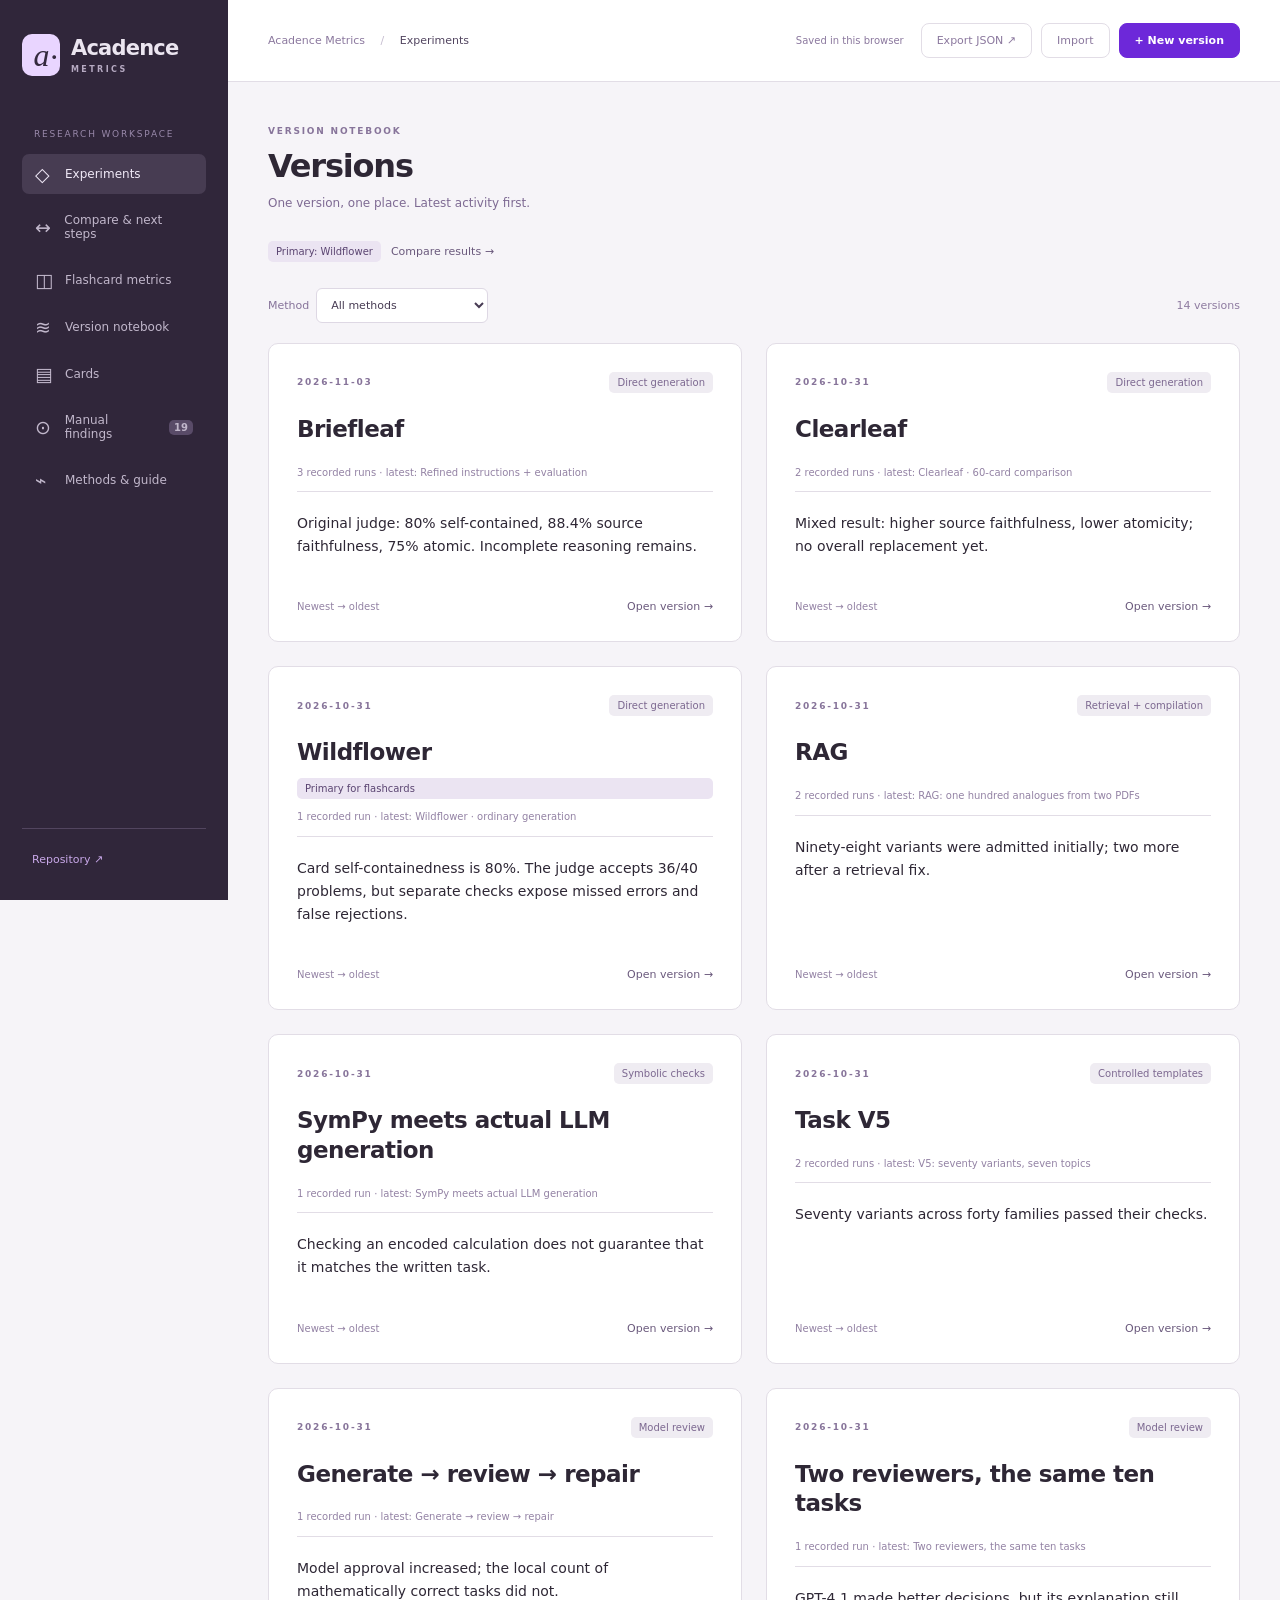
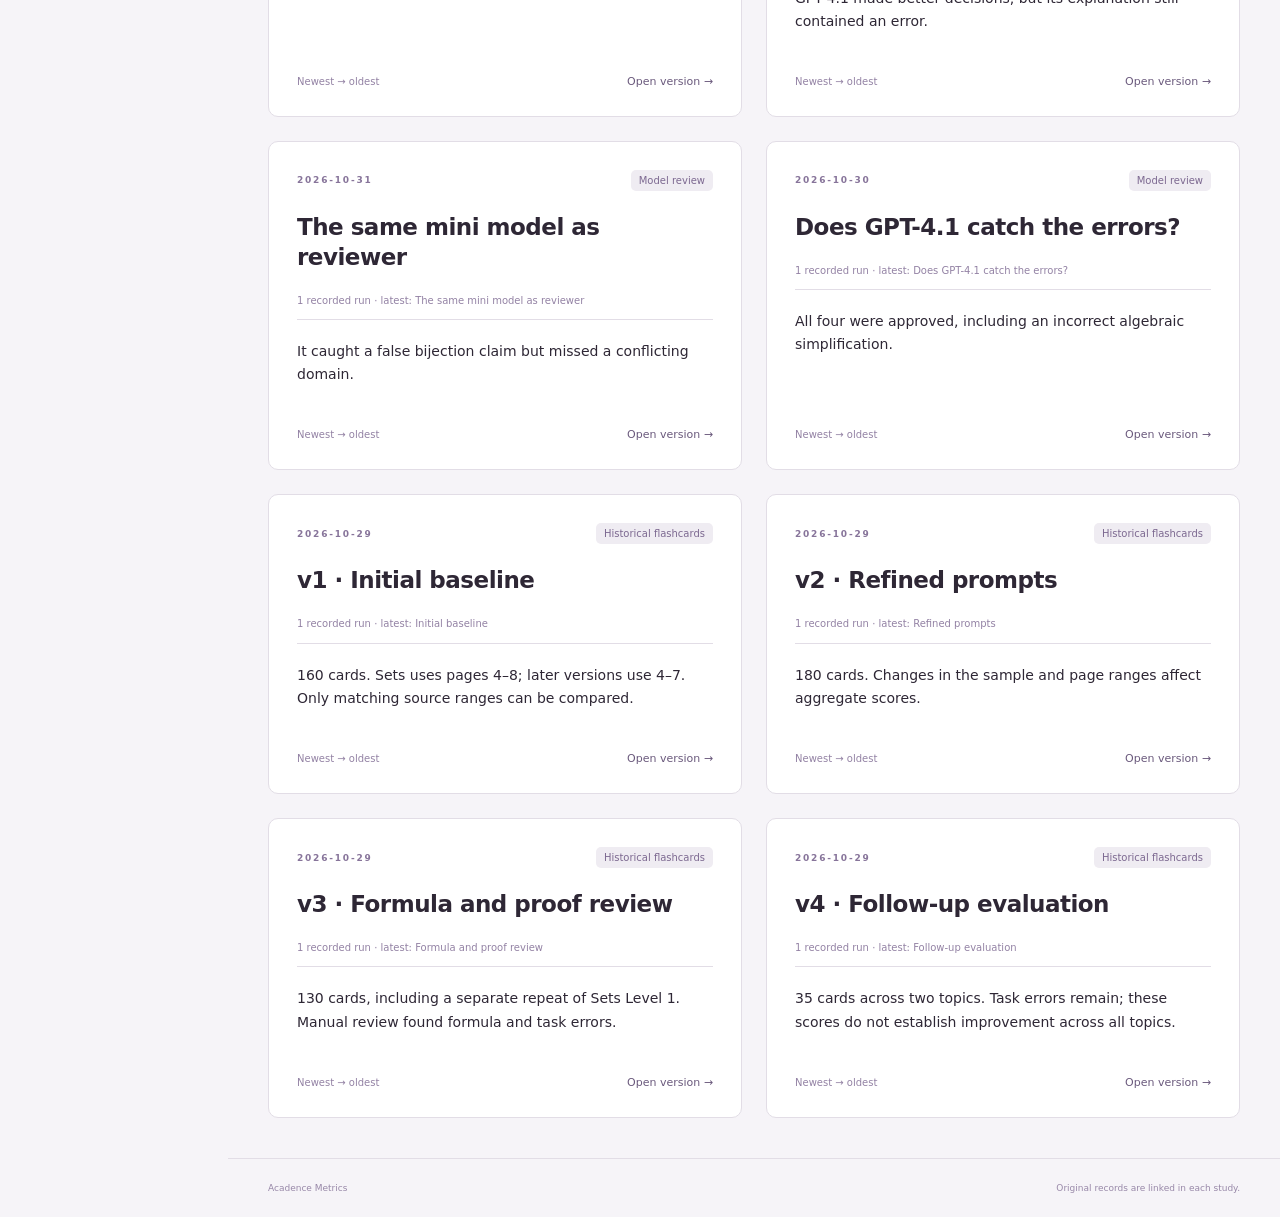
==== commit 634c7105: "Group version runs into newest-first histories" ====
--- a/index.html
+++ b/index.html
@@ -8,14 +8,16 @@
 <meta property="og:title" content="Acadence Metrics">
 <title>Acadence Metrics</title>
 <link rel="icon" href="favicon.svg" type="image/svg+xml">
-<link rel="stylesheet" href="style.css?v=acadence-purple">
+<link rel="stylesheet" href="style.css?v=version-history">
 <link rel="stylesheet" href="vendor/katex/katex.min.css">
 <script src="vendor/katex/katex.min.js" defer></script>
 <script src="vendor/math-renderer.js" defer></script>
 <script src="data.js" defer></script>
 <script src="experiments-catalog.js?v=acadence-purple" defer></script>
 <script src="history-english.js?v=acadence-purple" defer></script>
-<script src="research.js?v=acadence-purple" defer></script>
+<script src="version-runs.js?v=version-history" defer></script>
+<script src="version-history.js?v=version-history" defer></script>
+<script src="research.js?v=version-history" defer></script>
 <script src="version-comparison.js?v=acadence-purple" defer></script>
 <script src="workspace.js?v=acadence-purple" defer></script>
 <script src="app.js?v=acadence-purple" defer></script>
--- a/style.css
+++ b/style.css
@@ -1267,3 +1267,14 @@
 @media(max-width:1100px){.history-grid{grid-template-columns:repeat(2,minmax(0,1fr))}.study-lead{grid-template-columns:1fr}}
 @media(max-width:760px){.experiment-grid,.before-after,.algorithm-list{grid-template-columns:1fr}.experiment-card,.study-section{padding:22px}.experiment-card h2{font-size:22px}.chart-label{font-size:11px}.history-grid{grid-template-columns:1fr 1fr}.history-tile{padding:17px}.experiment-meta .tag{font-size:10px}.task-body{padding:3px 16px 20px}.task-evidence>summary{padding:16px}.study-lead{gap:16px}}
 @media(max-width:380px){.history-grid{grid-template-columns:1fr}.chart-label{gap:6px}.research-intro .tag{font-size:10px}.experiment-card{padding:18px}}
+.version-card{display:flex;flex-direction:column}
+.version-card .experiment-footer{margin-top:auto;padding-top:20px}
+.version-run>summary{display:flex;align-items:center;justify-content:space-between;gap:16px;cursor:pointer;list-style:none}
+.version-run>summary::-webkit-details-marker{display:none}
+.version-run>summary strong{display:block;margin-top:10px;font-size:20px;line-height:1.4}
+.version-run>summary::after{content:'+';font-size:24px;color:#786489}
+.version-run[open]>summary::after{content:'−'}
+.version-run-body{padding-top:20px}
+.version-timeline{max-width:1100px}
+.version-run .task-evidence{margin-top:12px}
+@media(max-width:600px){.version-run>summary{flex-wrap:wrap}.version-run>summary>span:first-child{flex:1;min-width:170px}.version-run>summary strong{font-size:18px}.version-run .tag{white-space:normal}}
